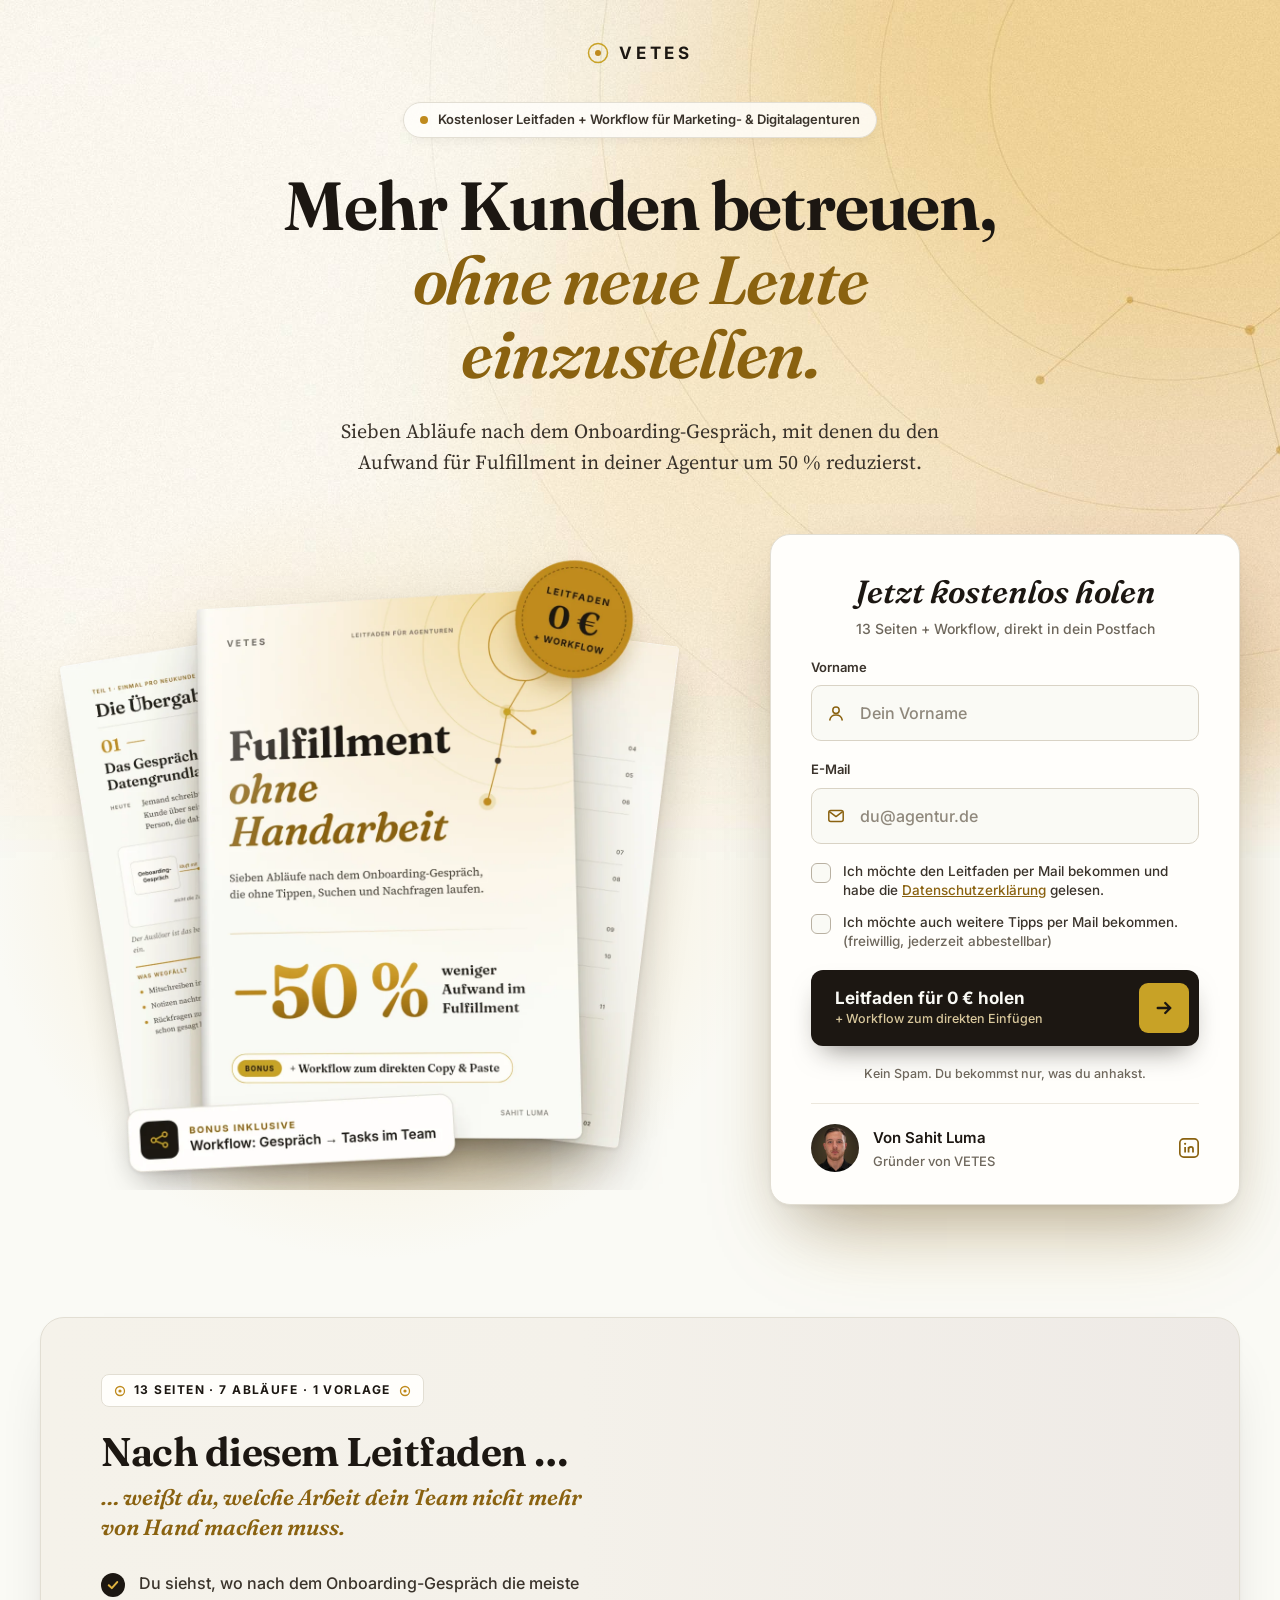
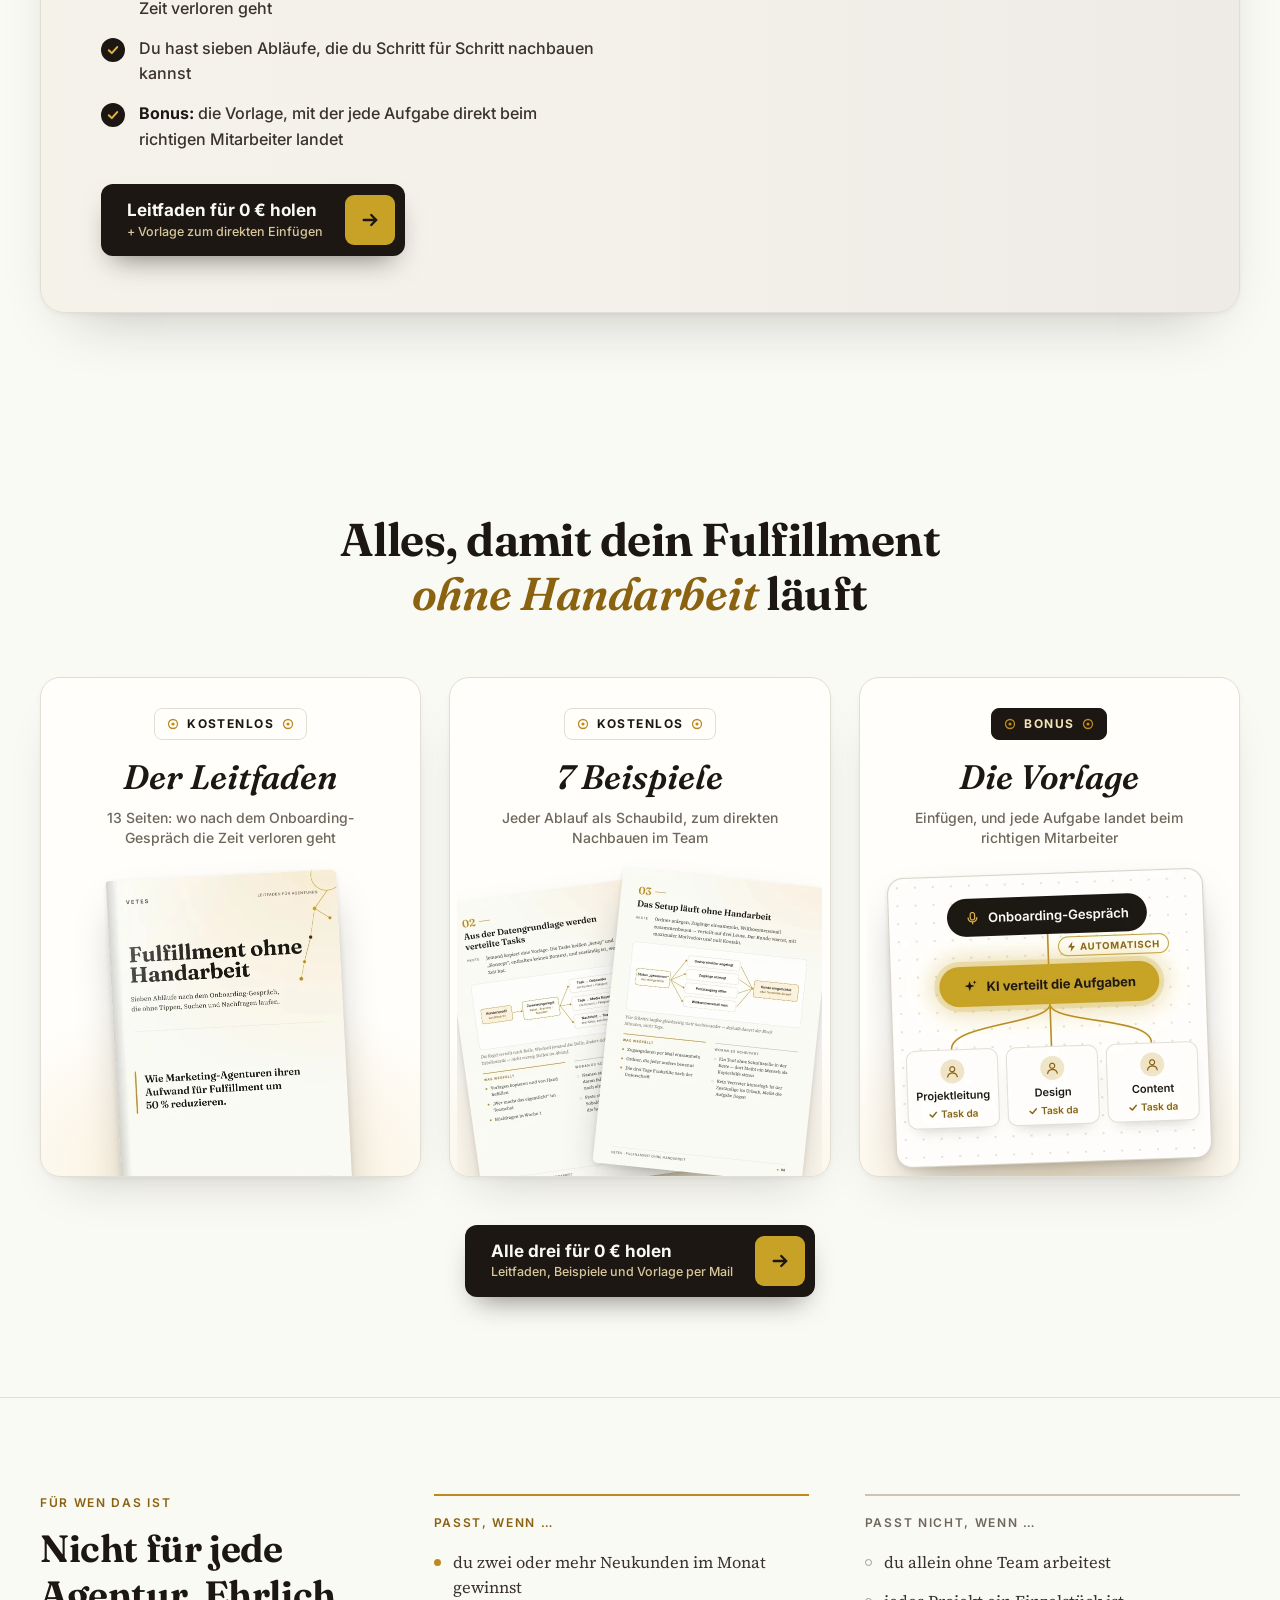
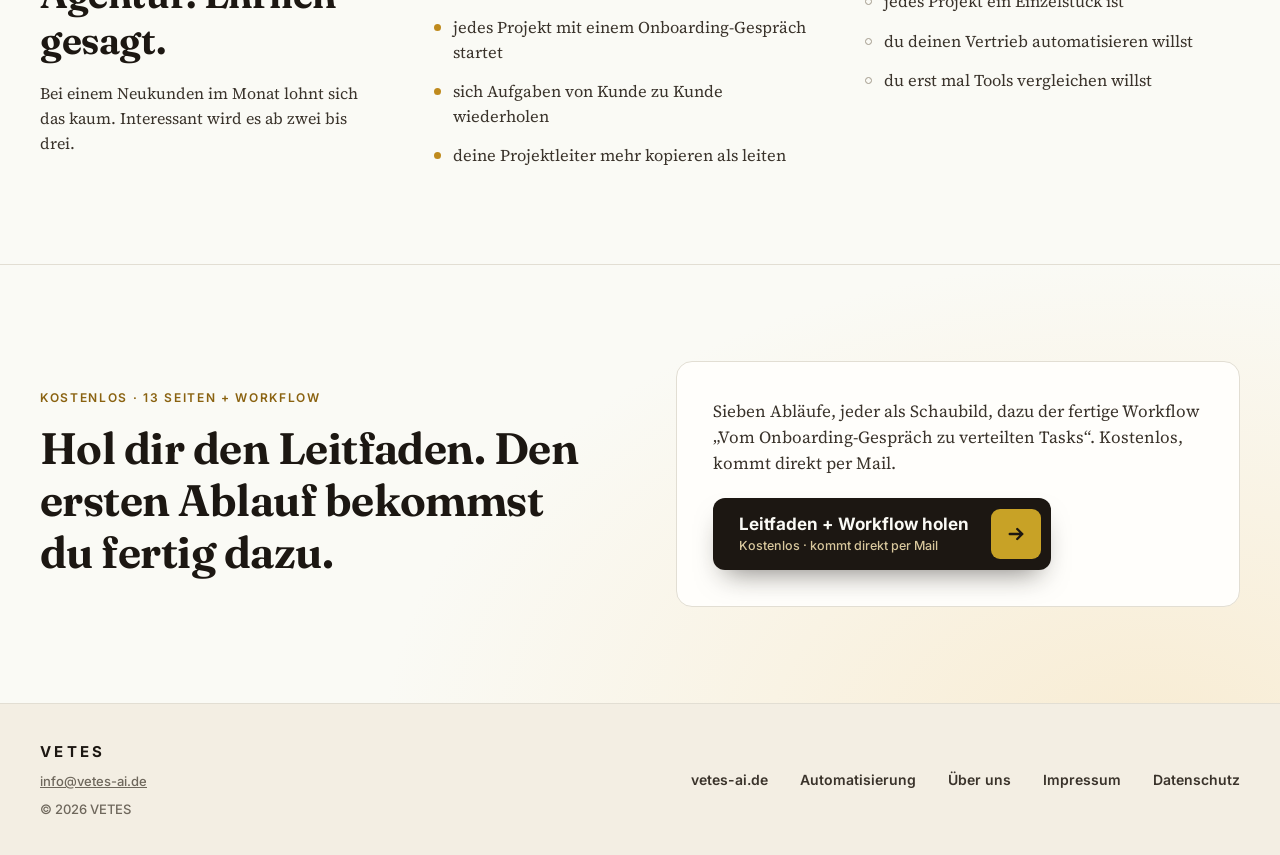
==== leitfaden/index.html @ ba8b9076 "Leitfaden: add VETES favicon and apple touch icon Co-Authored-By: Claude Opus 5.5 <noreply@anthropic" ====
<!doctype html>
<html lang="de">
<head>
  <meta charset="utf-8">
  <meta name="viewport" content="width=device-width, initial-scale=1">
  <title>Fulfillment ohne Handarbeit – kostenloser Leitfaden für Agenturen | VETES</title>
  <link rel="icon" type="image/svg+xml" href="/favicon.svg">
  <link rel="apple-touch-icon" href="/apple-touch-icon.png">
  <meta name="description" content="Kostenloser Leitfaden für Marketing- und Digitalagenturen: sieben Abläufe nach dem Onboarding-Gespräch, mit denen du den Aufwand im Fulfillment um 50 % reduzierst. Plus fertige Workflow-Vorlage.">
  <link rel="canonical" href="https://vetes-ai.de/leitfaden/">
  <meta name="theme-color" content="#fafaf5">

  <meta property="og:type" content="website">
  <meta property="og:locale" content="de_DE">
  <meta property="og:site_name" content="VETES">
  <meta property="og:url" content="https://vetes-ai.de/leitfaden/">
  <meta property="og:title" content="Fulfillment ohne Handarbeit – kostenloser Leitfaden für Agenturen">
  <meta property="og:description" content="Sieben Abläufe nach dem Onboarding-Gespräch, mit denen du den Aufwand im Fulfillment um 50 % reduzierst. Plus Workflow zum direkten Einfügen.">
  <meta property="og:image" content="https://vetes-ai.de/leitfaden/assets/img/og-leitfaden.jpg">
  <meta property="og:image:width" content="1200">
  <meta property="og:image:height" content="627">
  <meta name="twitter:card" content="summary_large_image">

  <link rel="preload" href="/leitfaden/assets/fonts/Fraunces-normal-1.woff2" as="font" type="font/woff2" crossorigin>
  <link rel="preload" href="/leitfaden/assets/fonts/Inter-normal-2.woff2" as="font" type="font/woff2" crossorigin>
  <link rel="preload" href="/leitfaden/assets/img/hero.webp" as="image" type="image/webp">
  <link rel="stylesheet" href="/leitfaden/assets/fonts.css">
  <link rel="stylesheet" href="/leitfaden/assets/leitfaden.css">
</head>
<body>

<!-- ===================== HERO ===================== -->
<div class="hero">
  <header class="site-head">
    <a class="logo" href="https://vetes-ai.de" aria-label="VETES Startseite">
      <svg width="22" height="22" viewBox="0 0 22 22" aria-hidden="true"><circle cx="11" cy="11" r="9.5" fill="none" stroke="#c8a226" stroke-width="1.5"/><circle cx="11" cy="11" r="3" fill="#bf8a1d"/></svg>
      VETES
    </a>
  </header>

  <main id="inhalt">
    <section class="wrap" aria-labelledby="hero-title">
      <div class="hero__intro">
        <div class="badge"><span class="badge__dot" aria-hidden="true"></span>Kostenloser Leitfaden + Workflow für Marketing- &amp; Digitalagenturen</div>
        <h1 id="hero-title">Mehr Kunden betreuen,<br><span class="accent">ohne neue Leute</span><br><span class="accent">einzustellen.</span></h1>
        <p class="hero__sub">Sieben Abläufe nach dem Onboarding-Gespräch, mit denen du den Aufwand für Fulfillment in deiner Agentur um 50&nbsp;% reduzierst.</p>
      </div>

      <div class="hero__grid">
        <div class="hero__visual">
          <img src="/leitfaden/assets/img/hero.webp" width="710" height="675" alt="Der Leitfaden „Fulfillment ohne Handarbeit“ mit zwei aufgefächerten Innenseiten, Siegel „Leitfaden 0 € + Workflow“ und Hinweis „Bonus inklusive: Workflow Gespräch → Tasks im Team“" fetchpriority="high">
        </div>

        <form id="leitfaden-form" class="form-card" novalidate>
          <div class="form-card__head">
            <h2 class="form-card__title">Jetzt kostenlos holen</h2>
            <p class="form-card__note">13 Seiten + Workflow, direkt in dein Postfach</p>
          </div>

          <div class="field">
            <label for="lf-vorname">Vorname</label>
            <div class="field__control">
              <span class="field__icon" aria-hidden="true"><svg width="18" height="18" viewBox="0 0 18 18"><circle cx="9" cy="6.2" r="3.2" fill="none" stroke="#8a6210" stroke-width="1.5"/><path d="M2.8 16 C3.4 12.6 6 11 9 11 C12 11 14.6 12.6 15.2 16" fill="none" stroke="#8a6210" stroke-width="1.5" stroke-linecap="round"/></svg></span>
              <input id="lf-vorname" name="vorname" type="text" placeholder="Dein Vorname" autocomplete="given-name" maxlength="60" required>
            </div>
          </div>

          <div class="field">
            <label for="lf-email">E-Mail</label>
            <div class="field__control">
              <span class="field__icon" aria-hidden="true"><svg width="18" height="18" viewBox="0 0 18 18"><rect x="1.8" y="3.6" width="14.4" height="10.8" rx="2" fill="none" stroke="#8a6210" stroke-width="1.5"/><path d="M2.4 4.6 L9 9.6 L15.6 4.6" fill="none" stroke="#8a6210" stroke-width="1.5" stroke-linejoin="round"/></svg></span>
              <input id="lf-email" name="email" type="email" placeholder="du@agentur.de" autocomplete="email" inputmode="email" required>
            </div>
          </div>

          <div class="checks">
            <label class="check">
              <input type="checkbox" name="consent" value="true" required>
              <span class="check__box" aria-hidden="true"><svg width="12" height="12" viewBox="0 0 10 10"><path d="M1.5 5.2 L4 7.6 L8.5 2.6" fill="none" stroke="#e0b340" stroke-width="1.8" stroke-linecap="round" stroke-linejoin="round"/></svg></span>
              <span>Ich möchte den Leitfaden per Mail bekommen und habe die <a href="https://vetes-ai.de/datenschutz.html" target="_blank" rel="noopener">Datenschutzerklärung</a> gelesen.</span>
            </label>
            <label class="check">
              <input type="checkbox" name="marketing" value="true">
              <span class="check__box" aria-hidden="true"><svg width="12" height="12" viewBox="0 0 10 10"><path d="M1.5 5.2 L4 7.6 L8.5 2.6" fill="none" stroke="#e0b340" stroke-width="1.8" stroke-linecap="round" stroke-linejoin="round"/></svg></span>
              <span>Ich möchte auch weitere Tipps per Mail bekommen. <span class="check__opt">(freiwillig, jederzeit abbestellbar)</span></span>
            </label>
          </div>

          <!-- Spam-Falle: bleibt für Menschen unsichtbar und leer -->
          <div class="hp" aria-hidden="true">
            <label for="lf-website">Website</label>
            <input id="lf-website" name="website" type="text" tabindex="-1" autocomplete="off">
          </div>

          <p class="form-error" id="form-error" role="alert" hidden></p>

          <button type="submit" class="btn btn--block">
            <span class="btn__text">
              <span class="btn__main">Leitfaden für 0&nbsp;€ holen</span>
              <span class="btn__sub">+ Workflow zum direkten Einfügen</span>
            </span>
            <span class="btn__arrow" aria-hidden="true">
              <svg class="arrow-icon" width="20" height="20" viewBox="0 0 16 16"><path d="M3 8 H13 M9 4 L13 8 L9 12" fill="none" stroke="#1c1712" stroke-width="1.9" stroke-linecap="round" stroke-linejoin="round"/></svg>
              <span class="spinner"></span>
            </span>
          </button>

          <p class="form-card__fine">Kein Spam. Du bekommst nur, was du anhakst.</p>
          <hr class="form-card__rule">
          <a class="author" href="https://www.linkedin.com/in/sahit-luma-3831a8319/" target="_blank" rel="noopener">
            <img src="/leitfaden/assets/img/sahit-avatar.jpg" width="48" height="48" alt="">
            <span class="author__text">
              <span class="author__name">Von Sahit Luma</span>
              <span class="author__role">Gründer von VETES</span>
            </span>
            <svg width="20" height="20" viewBox="0 0 18 18" aria-label="LinkedIn" role="img"><rect x=".75" y=".75" width="16.5" height="16.5" rx="3.5" fill="none" stroke="#8a6210" stroke-width="1.5"/><line x1="5.5" y1="8" x2="5.5" y2="13" stroke="#8a6210" stroke-width="1.6"/><circle cx="5.5" cy="5.2" r="1" fill="#8a6210"/><path d="M8.6 13 V8 M8.6 10.2 C8.6 8.8 9.6 8 10.8 8 C12 8 12.6 8.8 12.6 10 V13" fill="none" stroke="#8a6210" stroke-width="1.6"/></svg>
          </a>
        </form>
      </div>
    </section>
  </main>
</div>

<!-- ===================== NACH DIESEM LEITFADEN ===================== -->
<section class="outcome" aria-labelledby="outcome-title">
  <div class="wrap">
    <div class="outcome__card">
      <div class="outcome__body">
        <span class="tag">
          <svg width="12" height="12" viewBox="0 0 12 12" aria-hidden="true"><circle cx="6" cy="6" r="4.5" fill="none" stroke="#bf8a1d" stroke-width="1.3"/><circle cx="6" cy="6" r="1.6" fill="#bf8a1d"/></svg>
          13 Seiten · 7 Abläufe · 1 Vorlage
          <svg width="12" height="12" viewBox="0 0 12 12" aria-hidden="true"><circle cx="6" cy="6" r="4.5" fill="none" stroke="#bf8a1d" stroke-width="1.3"/><circle cx="6" cy="6" r="1.6" fill="#bf8a1d"/></svg>
        </span>
        <h2 id="outcome-title">Nach diesem Leitfaden …</h2>
        <p class="outcome__lead">… weißt du, welche Arbeit dein Team nicht mehr von Hand machen muss.</p>
        <ul class="checklist">
          <li><span class="checklist__icon" aria-hidden="true"><svg width="12" height="12" viewBox="0 0 10 10"><path d="M1.5 5.2 L4 7.6 L8.5 2.6" fill="none" stroke="#e0b340" stroke-width="1.7" stroke-linecap="round" stroke-linejoin="round"/></svg></span><span>Du siehst, wo nach dem Onboarding-Gespräch die meiste Zeit verloren geht</span></li>
          <li><span class="checklist__icon" aria-hidden="true"><svg width="12" height="12" viewBox="0 0 10 10"><path d="M1.5 5.2 L4 7.6 L8.5 2.6" fill="none" stroke="#e0b340" stroke-width="1.7" stroke-linecap="round" stroke-linejoin="round"/></svg></span><span>Du hast sieben Abläufe, die du Schritt für Schritt nachbauen kannst</span></li>
          <li><span class="checklist__icon" aria-hidden="true"><svg width="12" height="12" viewBox="0 0 10 10"><path d="M1.5 5.2 L4 7.6 L8.5 2.6" fill="none" stroke="#e0b340" stroke-width="1.7" stroke-linecap="round" stroke-linejoin="round"/></svg></span><span><strong>Bonus:</strong> die Vorlage, mit der jede Aufgabe direkt beim richtigen Mitarbeiter landet</span></li>
        </ul>
        <a class="btn" href="#leitfaden-form">
          <span class="btn__text"><span class="btn__main">Leitfaden für 0&nbsp;€ holen</span><span class="btn__sub">+ Vorlage zum direkten Einfügen</span></span>
          <span class="btn__arrow" aria-hidden="true"><svg width="20" height="20" viewBox="0 0 16 16"><path d="M3 8 H13 M9 4 L13 8 L9 12" fill="none" stroke="#1c1712" stroke-width="1.9" stroke-linecap="round" stroke-linejoin="round"/></svg></span>
        </a>
      </div>
    </div>
  </div>
</section>

<!-- ===================== WAS DU BEKOMMST ===================== -->
<section class="bundle" aria-labelledby="bundle-title">
  <div class="wrap">
    <h2 id="bundle-title">Alles, damit dein Fulfillment<br><span class="accent nowrap">ohne Handarbeit</span> läuft</h2>
    <div class="bundle__grid">
      <article class="bundle-card">
        <span class="tag"><svg width="12" height="12" viewBox="0 0 12 12" aria-hidden="true"><circle cx="6" cy="6" r="4.5" fill="none" stroke="#bf8a1d" stroke-width="1.3"/><circle cx="6" cy="6" r="1.6" fill="#bf8a1d"/></svg>Kostenlos<svg width="12" height="12" viewBox="0 0 12 12" aria-hidden="true"><circle cx="6" cy="6" r="4.5" fill="none" stroke="#bf8a1d" stroke-width="1.3"/><circle cx="6" cy="6" r="1.6" fill="#bf8a1d"/></svg></span>
        <h3>Der Leitfaden</h3>
        <p>13 Seiten: wo nach dem Onboarding-Gespräch die Zeit verloren geht</p>
        <div class="bundle-card__visual"><img src="/leitfaden/assets/img/card1.webp" width="311" height="317" alt="Titelseite des Leitfadens" loading="lazy"></div>
      </article>
      <article class="bundle-card">
        <span class="tag"><svg width="12" height="12" viewBox="0 0 12 12" aria-hidden="true"><circle cx="6" cy="6" r="4.5" fill="none" stroke="#bf8a1d" stroke-width="1.3"/><circle cx="6" cy="6" r="1.6" fill="#bf8a1d"/></svg>Kostenlos<svg width="12" height="12" viewBox="0 0 12 12" aria-hidden="true"><circle cx="6" cy="6" r="4.5" fill="none" stroke="#bf8a1d" stroke-width="1.3"/><circle cx="6" cy="6" r="1.6" fill="#bf8a1d"/></svg></span>
        <h3>7 Beispiele</h3>
        <p>Jeder Ablauf als Schaubild, zum direkten Nachbauen im Team</p>
        <div class="bundle-card__visual"><img src="/leitfaden/assets/img/card2.webp" width="365" height="317" alt="Zwei Innenseiten mit Schaubildern der Abläufe" loading="lazy"></div>
      </article>
      <article class="bundle-card">
        <span class="tag tag--dark"><svg width="12" height="12" viewBox="0 0 12 12" aria-hidden="true"><circle cx="6" cy="6" r="4.5" fill="none" stroke="#bf8a1d" stroke-width="1.3"/><circle cx="6" cy="6" r="1.6" fill="#bf8a1d"/></svg>Bonus<svg width="12" height="12" viewBox="0 0 12 12" aria-hidden="true"><circle cx="6" cy="6" r="4.5" fill="none" stroke="#bf8a1d" stroke-width="1.3"/><circle cx="6" cy="6" r="1.6" fill="#bf8a1d"/></svg></span>
        <h3>Die Vorlage</h3>
        <p>Einfügen, und jede Aufgabe landet beim richtigen Mitarbeiter</p>
        <div class="bundle-card__visual"><img src="/leitfaden/assets/img/card3.webp" width="365" height="317" alt="Ablauf: Onboarding-Gespräch, KI verteilt automatisch die Aufgaben an Projektleitung, Design und Content" loading="lazy"></div>
      </article>
    </div>
    <a class="btn" href="#leitfaden-form">
      <span class="btn__text"><span class="btn__main">Alle drei für 0&nbsp;€ holen</span><span class="btn__sub">Leitfaden, Beispiele und Vorlage per Mail</span></span>
      <span class="btn__arrow" aria-hidden="true"><svg width="20" height="20" viewBox="0 0 16 16"><path d="M3 8 H13 M9 4 L13 8 L9 12" fill="none" stroke="#1c1712" stroke-width="1.9" stroke-linecap="round" stroke-linejoin="round"/></svg></span>
    </a>
  </div>
</section>

<!-- ===================== FÜR WEN ===================== -->
<section class="fit" aria-labelledby="fit-title">
  <div class="wrap fit__grid">
    <div class="fit__intro">
      <div class="eyebrow">Für wen das ist</div>
      <h2 id="fit-title">Nicht für jede Agentur. Ehrlich gesagt.</h2>
      <p>Bei einem Neukunden im Monat lohnt sich das kaum. Interessant wird es ab zwei bis drei.</p>
    </div>
    <div class="fit__col">
      <div class="eyebrow">Passt, wenn …</div>
      <ul>
        <li>du zwei oder mehr Neukunden im Monat gewinnst</li>
        <li>jedes Projekt mit einem Onboarding-Gespräch startet</li>
        <li>sich Aufgaben von Kunde zu Kunde wiederholen</li>
        <li>deine Projektleiter mehr kopieren als leiten</li>
      </ul>
    </div>
    <div class="fit__col fit__col--no">
      <div class="eyebrow">Passt nicht, wenn …</div>
      <ul>
        <li>du allein ohne Team arbeitest</li>
        <li>jedes Projekt ein Einzelstück ist</li>
        <li>du deinen Vertrieb automatisieren willst</li>
        <li>du erst mal Tools vergleichen willst</li>
      </ul>
    </div>
  </div>
</section>

<!-- ===================== ABSCHLUSS ===================== -->
<section class="closing" aria-labelledby="closing-title">
  <div class="wrap closing__grid">
    <div>
      <div class="eyebrow">Kostenlos · 13 Seiten + Workflow</div>
      <h2 id="closing-title">Hol dir den Leitfaden. Den ersten Ablauf bekommst du fertig dazu.</h2>
    </div>
    <div class="closing__box">
      <p>Sieben Abläufe, jeder als Schaubild, dazu der fertige Workflow „Vom Onboarding-Gespräch zu verteilten Tasks“. Kostenlos, kommt direkt per Mail.</p>
      <a class="btn" href="#leitfaden-form">
        <span class="btn__text"><span class="btn__main">Leitfaden + Workflow holen</span><span class="btn__sub">Kostenlos · kommt direkt per Mail</span></span>
        <span class="btn__arrow" aria-hidden="true"><svg width="20" height="20" viewBox="0 0 16 16"><path d="M3 8 H13 M9 4 L13 8 L9 12" fill="none" stroke="#1c1712" stroke-width="1.9" stroke-linecap="round" stroke-linejoin="round"/></svg></span>
      </a>
    </div>
  </div>
</section>

<footer class="site-foot">
  <div class="wrap site-foot__inner">
    <div class="site-foot__brand">
      <b>VETES</b>
      <span><a href="mailto:info@vetes-ai.de" style="color:inherit">info@vetes-ai.de</a></span>
      <span>© 2026 VETES</span>
    </div>
    <nav aria-label="Weitere Seiten">
      <a href="https://vetes-ai.de">vetes-ai.de</a>
      <a href="https://vetes-ai.de/leistungen/automatisierung.html">Automatisierung</a>
      <a href="https://vetes-ai.de/ueber-uns.html">Über uns</a>
      <a href="https://vetes-ai.de/impressum.html">Impressum</a>
      <a href="https://vetes-ai.de/datenschutz.html">Datenschutz</a>
    </nav>
  </div>
</footer>

<!-- Mobile: Button unten, sobald das Formular nicht im Bild ist -->
<div class="mobile-cta" id="mobile-cta">
  <a class="btn" href="#leitfaden-form">
    <span class="btn__text"><span class="btn__main">Leitfaden für 0&nbsp;€ holen</span></span>
    <span class="btn__arrow" aria-hidden="true"><svg width="18" height="18" viewBox="0 0 16 16"><path d="M3 8 H13 M9 4 L13 8 L9 12" fill="none" stroke="#1c1712" stroke-width="1.9" stroke-linecap="round" stroke-linejoin="round"/></svg></span>
  </a>
</div>

<script>
(function () {
  // Adresse des n8n-Workflows (Webhook "leitfaden")
  var WEBHOOK_URL = 'https://n8n.ssahit.de/webhook/leitfaden';
  var THANKS_URL = '/leitfaden/danke/';

  var form = document.getElementById('leitfaden-form');
  var errorBox = document.getElementById('form-error');
  var button = form.querySelector('button[type="submit"]');

  function showError(msg, field) {
    errorBox.textContent = msg;
    errorBox.hidden = false;
    if (field) field.focus();
  }

  form.addEventListener('submit', function (e) {
    e.preventDefault();
    errorBox.hidden = true;

    var vorname = form.vorname.value.trim();
    var email = form.email.value.trim();
    if (!vorname) return showError('Bitte trag deinen Vornamen ein.', form.vorname);
    if (!/^[^\s@]+@[^\s@]+\.[^\s@]{2,}$/.test(email)) return showError('Bitte prüf deine E-Mail-Adresse.', form.email);
    if (!form.consent.checked) return showError('Bitte bestätige kurz das erste Häkchen, damit wir dir den Leitfaden schicken dürfen.', form.consent);

    var data = new URLSearchParams();
    data.append('vorname', vorname);
    data.append('email', email);
    data.append('consent', 'true');
    data.append('marketing', form.marketing.checked ? 'true' : 'false');
    data.append('website', form.website.value);

    button.disabled = true;
    button.classList.add('is-loading');

    fetch(WEBHOOK_URL, { method: 'POST', body: data })
      .then(function (res) {
        if (!res.ok) throw new Error('Status ' + res.status);
        window.location.href = THANKS_URL;
      })
      .catch(function () {
        button.disabled = false;
        button.classList.remove('is-loading');
        showError('Das hat gerade nicht geklappt. Versuch es bitte noch einmal oder schreib an info@vetes-ai.de.');
      });
  });

  // Mobile CTA-Leiste ein-/ausblenden
  var bar = document.getElementById('mobile-cta');
  if ('IntersectionObserver' in window && bar) {
    var formVisible = true, heroVisible = true;
    var update = function () { bar.classList.toggle('is-visible', !formVisible && !heroVisible); };
    new IntersectionObserver(function (en) { formVisible = en[0].isIntersecting; update(); }).observe(form);
    new IntersectionObserver(function (en) { heroVisible = en[0].isIntersecting; update(); }, { rootMargin: '0px 0px -40% 0px' }).observe(document.querySelector('.hero__intro'));
    var foot = document.querySelector('.site-foot');
    new IntersectionObserver(function (en) { if (en[0].isIntersecting) bar.classList.remove('is-visible'); else update(); }).observe(foot);
  }
})();
</script>
</body>
</html>
---- leitfaden/assets/fonts.css ----
@font-face {
  font-family: 'Fraunces';
  font-style: italic;
  font-weight: 600;
  font-display: swap;
  src: url('fonts/Fraunces-italic-0.woff2') format('woff2');
  unicode-range: U+0000-00FF, U+0131, U+0152-0153, U+02BB-02BC, U+02C6, U+02DA, U+02DC, U+0304, U+0308, U+0329, U+2000-206F, U+20AC, U+2122, U+2191, U+2193, U+2212, U+2215, U+FEFF, U+FFFD;
}
@font-face {
  font-family: 'Fraunces';
  font-style: normal;
  font-weight: 600;
  font-display: swap;
  src: url('fonts/Fraunces-normal-1.woff2') format('woff2');
  unicode-range: U+0000-00FF, U+0131, U+0152-0153, U+02BB-02BC, U+02C6, U+02DA, U+02DC, U+0304, U+0308, U+0329, U+2000-206F, U+20AC, U+2122, U+2191, U+2193, U+2212, U+2215, U+FEFF, U+FFFD;
}
@font-face {
  font-family: 'Fraunces';
  font-style: normal;
  font-weight: 650;
  font-display: swap;
  src: url('fonts/Fraunces-normal-1.woff2') format('woff2');
  unicode-range: U+0000-00FF, U+0131, U+0152-0153, U+02BB-02BC, U+02C6, U+02DA, U+02DC, U+0304, U+0308, U+0329, U+2000-206F, U+20AC, U+2122, U+2191, U+2193, U+2212, U+2215, U+FEFF, U+FFFD;
}
@font-face {
  font-family: 'Inter';
  font-style: normal;
  font-weight: 500;
  font-display: swap;
  src: url('fonts/Inter-normal-2.woff2') format('woff2');
  unicode-range: U+0000-00FF, U+0131, U+0152-0153, U+02BB-02BC, U+02C6, U+02DA, U+02DC, U+0304, U+0308, U+0329, U+2000-206F, U+20AC, U+2122, U+2191, U+2193, U+2212, U+2215, U+FEFF, U+FFFD;
}
@font-face {
  font-family: 'Inter';
  font-style: normal;
  font-weight: 600;
  font-display: swap;
  src: url('fonts/Inter-normal-2.woff2') format('woff2');
  unicode-range: U+0000-00FF, U+0131, U+0152-0153, U+02BB-02BC, U+02C6, U+02DA, U+02DC, U+0304, U+0308, U+0329, U+2000-206F, U+20AC, U+2122, U+2191, U+2193, U+2212, U+2215, U+FEFF, U+FFFD;
}
@font-face {
  font-family: 'Inter';
  font-style: normal;
  font-weight: 700;
  font-display: swap;
  src: url('fonts/Inter-normal-2.woff2') format('woff2');
  unicode-range: U+0000-00FF, U+0131, U+0152-0153, U+02BB-02BC, U+02C6, U+02DA, U+02DC, U+0304, U+0308, U+0329, U+2000-206F, U+20AC, U+2122, U+2191, U+2193, U+2212, U+2215, U+FEFF, U+FFFD;
}
@font-face {
  font-family: 'Source Serif 4';
  font-style: normal;
  font-weight: 400;
  font-display: swap;
  src: url('fonts/SourceSerif4-normal-3.woff2') format('woff2');
  unicode-range: U+0000-00FF, U+0131, U+0152-0153, U+02BB-02BC, U+02C6, U+02DA, U+02DC, U+0304, U+0308, U+0329, U+2000-206F, U+20AC, U+2122, U+2191, U+2193, U+2212, U+2215, U+FEFF, U+FFFD;
}
@font-face {
  font-family: 'Source Serif 4';
  font-style: normal;
  font-weight: 600;
  font-display: swap;
  src: url('fonts/SourceSerif4-normal-3.woff2') format('woff2');
  unicode-range: U+0000-00FF, U+0131, U+0152-0153, U+02BB-02BC, U+02C6, U+02DA, U+02DC, U+0304, U+0308, U+0329, U+2000-206F, U+20AC, U+2122, U+2191, U+2193, U+2212, U+2215, U+FEFF, U+FFFD;
}
---- leitfaden/assets/leitfaden.css ----
:root {
  --surface: #fafaf5;
  --surface-card: #fffefb;
  --surface-glow: #f8ecd3;
  --ink: #1c1712;
  --ink-soft: #3a332b;
  --muted: #6e675c;
  --line: #e2ded3;
  --line-strong: #d9d3c5;
  --gold: #bf8a1d;
  --gold-bright: #c8a226;
  --gold-text: #8a6210;
  --gold-soft: #d8c79c;
  --serif-display: 'Fraunces', Georgia, serif;
  --serif-body: 'Source Serif 4', Georgia, serif;
  --sans: 'Inter', system-ui, -apple-system, 'Segoe UI', sans-serif;
  --wrap: 1200px;
  --gutter: 24px;
}

*, *::before, *::after { box-sizing: border-box; }
html { -webkit-text-size-adjust: 100%; scroll-behavior: smooth; }
body {
  margin: 0;
  background: var(--surface);
  color: var(--ink);
  font-family: var(--serif-body);
  font-size: 17px;
  line-height: 1.55;
  -webkit-font-smoothing: antialiased;
  overflow-x: hidden;
}
img { display: block; max-width: 100%; height: auto; }
a { color: var(--gold-text); }
a:hover { color: #6b4c0c; }
:focus-visible { outline: 2px solid var(--gold); outline-offset: 3px; border-radius: 4px; }

.wrap { width: min(var(--wrap), 100% - 2 * var(--gutter)); margin-inline: auto; }
.sr-only { position: absolute; width: 1px; height: 1px; padding: 0; margin: -1px; overflow: hidden; clip: rect(0 0 0 0); white-space: nowrap; border: 0; }

/* ---------- Bausteine ---------- */
.eyebrow { font-family: var(--sans); font-weight: 600; font-size: 12px; letter-spacing: .14em; text-transform: uppercase; color: var(--gold-text); }
.accent { font-style: italic; font-weight: 600; color: var(--gold-text); }
.nowrap { white-space: nowrap; }

.tag {
  display: inline-flex; align-items: center; gap: 8px;
  padding: 6px 12px; border-radius: 8px;
  background: var(--surface-card); border: 1px solid var(--line);
  font-family: var(--sans); font-weight: 700; font-size: 12px; letter-spacing: .12em; text-transform: uppercase; color: var(--ink);
}
.tag--dark { background: var(--ink); border-color: var(--ink); color: #f3e3b5; }
.tag svg { flex-shrink: 0; }

.btn {
  display: inline-flex; align-items: center; justify-content: space-between; gap: 22px;
  min-height: 72px; padding: 10px 10px 10px 26px;
  border: 0; border-radius: 12px; background: var(--ink); color: var(--surface);
  text-decoration: none; text-align: left; cursor: pointer;
  box-shadow: 0 14px 28px -12px rgba(28,23,18,.55);
  transition: transform .15s ease, box-shadow .15s ease;
}
.btn:hover { color: var(--surface); transform: translateY(-1px); box-shadow: 0 18px 32px -12px rgba(28,23,18,.6); }
.btn__text { display: flex; flex-direction: column; gap: 3px; }
.btn__main { font-family: var(--sans); font-weight: 700; font-size: 17px; line-height: 1.2; }
.btn__sub { font-family: var(--sans); font-weight: 500; font-size: 12.5px; line-height: 1.3; color: var(--gold-soft); }
.btn__arrow { flex-shrink: 0; width: 50px; height: 50px; border-radius: 9px; background: var(--gold-bright); display: flex; align-items: center; justify-content: center; }
.btn--block { width: 100%; }

/* ---------- Kopf + Hero ---------- */
.hero {
  position: relative;
  overflow-x: hidden;
  overflow-x: clip;
  background: var(--surface) url('/leitfaden/assets/img/hero-bg.jpg') no-repeat center top / max(1440px, 100%) auto;
  padding-bottom: 88px;
}
.site-head { display: flex; justify-content: center; padding-top: 40px; }
.logo { display: inline-flex; align-items: center; gap: 10px; text-decoration: none; font-family: var(--sans); font-weight: 700; font-size: 17px; letter-spacing: .22em; color: var(--ink); }
.logo:hover { color: var(--ink); }

.hero__intro { display: flex; flex-direction: column; align-items: center; text-align: center; padding-top: 36px; }
.badge {
  display: inline-flex; align-items: center; gap: 10px;
  padding: 8px 16px; border-radius: 999px;
  background: rgba(255,254,251,.85); border: 1px solid var(--line);
  box-shadow: 0 4px 14px -6px rgba(28,23,18,.12);
  font-family: var(--sans); font-weight: 600; font-size: 13px; line-height: 1.35; color: var(--ink-soft);
}
.badge__dot { flex-shrink: 0; width: 8px; height: 8px; border-radius: 50%; background: var(--gold); }
.hero h1 {
  margin: 30px 0 0; max-width: 1000px;
  font-family: var(--serif-display); font-weight: 650;
  font-size: clamp(40px, 6.2vw, 68px); line-height: 1.09; letter-spacing: -.018em;
}
.hero__sub { margin: 26px 0 0; max-width: 680px; font-size: clamp(18px, 2vw, 20px); line-height: 1.55; color: var(--ink-soft); }

.hero__grid { margin-top: 56px; display: grid; grid-template-columns: minmax(0, 1fr) 470px; gap: 56px; align-items: center; }
.hero__visual { position: relative; display: flex; justify-content: center; }
.hero__visual::before {
  content: ""; position: absolute; left: 50%; top: 50%; width: 120%; aspect-ratio: 1; transform: translate(-50%, -50%);
  border-radius: 50%; background: radial-gradient(circle, rgba(200,162,38,.34) 0%, rgba(232,196,120,.18) 38%, rgba(250,250,245,0) 68%);
  pointer-events: none;
}
.hero__visual img { position: relative; width: 100%; max-width: 710px; }

/* ---------- Formular ---------- */
.form-card {
  scroll-margin-top: 24px;
  padding: 38px 40px 32px; border-radius: 20px;
  background: var(--surface-card); border: 1px solid var(--line);
  box-shadow: 0 2px 4px rgba(28,23,18,.05), 0 30px 60px -20px rgba(28,23,18,.28), 0 50px 90px -40px rgba(191,138,29,.35);
  display: flex; flex-direction: column; gap: 18px;
}
.form-card__head { text-align: center; }
.form-card__title { margin: 0; font-family: var(--serif-display); font-style: italic; font-weight: 600; font-size: 32px; line-height: 1.2; }
.form-card__note { margin: 6px 0 0; font-family: var(--sans); font-weight: 500; font-size: 14px; color: var(--muted); }

.field { display: flex; flex-direction: column; gap: 8px; }
.field label { font-family: var(--sans); font-weight: 600; font-size: 13px; color: var(--ink-soft); }
.field__control { position: relative; }
.field__icon { position: absolute; left: 16px; top: 50%; transform: translateY(-50%); display: flex; pointer-events: none; }
.field input {
  width: 100%; height: 56px; padding: 0 16px 0 48px;
  border-radius: 10px; border: 1px solid var(--line-strong); background: var(--surface);
  font-family: var(--sans); font-weight: 500; font-size: 16px; color: var(--ink);
  transition: border-color .15s ease, box-shadow .15s ease;
}
.field input::placeholder { color: #8f887c; }
.field input:focus { outline: none; border-color: var(--gold); box-shadow: 0 0 0 3px rgba(200,162,38,.22); }

.check { display: flex; gap: 12px; align-items: flex-start; cursor: pointer; font-family: var(--sans); font-weight: 500; font-size: 13.5px; line-height: 1.45; color: var(--ink-soft); }
.check input { position: absolute; opacity: 0; width: 1px; height: 1px; }
.check__box {
  flex-shrink: 0; margin-top: 1px; width: 20px; height: 20px; border-radius: 6px;
  border: 1.5px solid #b9b1a2; background: var(--surface);
  display: flex; align-items: center; justify-content: center; transition: background .15s ease, border-color .15s ease;
}
.check__box svg { opacity: 0; transition: opacity .1s ease; }
.check input:checked + .check__box { background: var(--ink); border-color: var(--ink); }
.check input:checked + .check__box svg { opacity: 1; }
.check input:focus-visible + .check__box { outline: 2px solid var(--gold); outline-offset: 2px; }
.check__opt { color: var(--muted); }
.checks { display: flex; flex-direction: column; gap: 12px; }

.hp { position: absolute; left: -9999px; width: 1px; height: 1px; overflow: hidden; }

.form-error { margin: 0; padding: 10px 14px; border-radius: 10px; background: #fbeee6; border: 1px solid #ecc9b4; font-family: var(--sans); font-size: 13.5px; color: #8a3a10; }
.form-error[hidden] { display: none; }
.form-card .btn { min-height: 76px; padding-left: 24px; }
.btn[disabled] { opacity: .7; cursor: progress; transform: none; }
.btn .spinner { display: none; width: 22px; height: 22px; border: 2.5px solid rgba(28,23,18,.25); border-top-color: var(--ink); border-radius: 50%; animation: spin .8s linear infinite; }
.btn.is-loading .spinner { display: block; }
.btn.is-loading .arrow-icon { display: none; }
@keyframes spin { to { transform: rotate(360deg); } }

.form-card__fine { margin: 0; text-align: center; font-family: var(--sans); font-weight: 500; font-size: 12.5px; color: var(--muted); }
.form-card__rule { border: 0; border-top: 1px solid #ece7dc; margin: 2px 0; }
.author { display: flex; align-items: center; gap: 14px; text-decoration: none; }
.author img { width: 48px; height: 48px; border-radius: 50%; object-fit: cover; }
.author__text { flex-grow: 1; display: flex; flex-direction: column; gap: 2px; font-family: var(--sans); }
.author__name { font-weight: 600; font-size: 15px; color: var(--ink); }
.author__role { font-weight: 500; font-size: 13px; color: var(--muted); }

/* ---------- Nach diesem Leitfaden ---------- */
.outcome { padding: 24px 0 96px; }
.outcome__card {
  position: relative; border-radius: 24px; overflow: hidden;
  border: 1px solid var(--line); background: linear-gradient(90deg, #f5f2ea 0%, #f4f1ea 45%, #eeeae6 100%);
  box-shadow: 0 2px 4px rgba(28,23,18,.04), 0 30px 60px -34px rgba(28,23,18,.3);
}
.outcome__body { position: relative; z-index: 1; padding: 56px 60px; display: flex; flex-direction: column; justify-content: center; align-items: flex-start; }
.outcome h2 { margin: 22px 0 0; font-family: var(--serif-display); font-weight: 650; font-size: clamp(32px, 3.4vw, 40px); line-height: 1.15; letter-spacing: -.012em; }
.outcome__lead { margin: 8px 0 0; max-width: 500px; font-family: var(--serif-display); font-style: italic; font-weight: 600; font-size: clamp(19px, 2vw, 22px); line-height: 1.36; color: var(--gold-text); }
.checklist { margin: 28px 0 0; padding: 0; list-style: none; display: flex; flex-direction: column; gap: 14px; max-width: 500px; }
.checklist li { display: flex; gap: 14px; align-items: flex-start; font-family: var(--sans); font-weight: 500; font-size: 16px; line-height: 1.6; color: var(--ink-soft); }
.checklist strong { font-weight: 700; color: var(--ink); }
.checklist__icon { flex-shrink: 0; margin-top: 2px; width: 24px; height: 24px; border-radius: 50%; background: var(--ink); display: flex; align-items: center; justify-content: center; }
.outcome .btn { margin-top: 32px; }

/* ---------- Was du bekommst ---------- */
.bundle { padding: 104px 0 100px; text-align: center; }
.bundle h2 { margin: 0 auto; max-width: 900px; font-family: var(--serif-display); font-weight: 650; font-size: clamp(32px, 4.2vw, 46px); line-height: 1.17; letter-spacing: -.012em; }
.bundle__grid { margin-top: 56px; display: grid; grid-template-columns: repeat(3, minmax(0, 1fr)); gap: 28px; text-align: center; }
.bundle-card {
  height: 500px; border-radius: 20px; overflow: hidden;
  background: radial-gradient(ellipse 380px 260px at 50% 100%, var(--surface-glow) 0%, var(--surface-card) 72%);
  border: 1px solid var(--line); box-shadow: 0 2px 4px rgba(28,23,18,.04), 0 24px 48px -28px rgba(28,23,18,.25);
  display: flex; flex-direction: column; align-items: center; padding: 30px 28px 0;
}
.bundle-card h3 { margin: 18px 0 0; font-family: var(--serif-display); font-style: italic; font-weight: 600; font-size: 34px; line-height: 1.12; }
.bundle-card p { margin: 12px 0 0; max-width: 290px; font-family: var(--sans); font-weight: 500; font-size: 14px; line-height: 1.43; color: var(--muted); }
.bundle-card__visual { margin-top: auto; width: calc(100% + 56px); display: flex; justify-content: center; }
.bundle-card__visual img { width: auto; max-width: 100%; height: 317px; object-fit: contain; object-position: bottom; }
.bundle .btn { margin-top: 48px; }

/* ---------- Für wen ---------- */
.fit { padding: 96px 0; border-top: 1px solid var(--line); }
.fit__grid { display: grid; grid-template-columns: minmax(0, .9fr) minmax(0, 1fr) minmax(0, 1fr); gap: 56px; align-items: start; }
.fit h2 { margin: 14px 0 0; font-family: var(--serif-display); font-weight: 650; font-size: clamp(30px, 3.2vw, 38px); line-height: 1.2; letter-spacing: -.01em; }
.fit__intro p { margin: 18px 0 0; font-size: 16px; line-height: 1.56; color: var(--ink-soft); }
.fit__col { border-top: 2px solid var(--gold); padding-top: 18px; }
.fit__col--no { border-top-color: #cbc4b6; }
.fit__col--no .eyebrow { color: var(--muted); }
.fit ul { list-style: none; margin: 18px 0 0; padding: 0; display: flex; flex-direction: column; gap: 14px; }
.fit li { display: flex; align-items: baseline; gap: 12px; font-size: 16.5px; line-height: 1.52; color: var(--ink-soft); }
.fit li::before { content: ""; flex-shrink: 0; width: 7px; height: 7px; border-radius: 50%; background: var(--gold); transform: translateY(-2px); }
.fit__col--no li::before { background: transparent; border: 1.4px solid #a39b8c; }

/* ---------- Abschluss ---------- */
.closing { padding: 96px 0; border-top: 1px solid var(--line); background: radial-gradient(ellipse 1100px 700px at 90% 110%, var(--surface-glow) 0%, var(--surface) 70%); }
.closing__grid { display: grid; grid-template-columns: minmax(0, 1fr) minmax(0, 1fr); gap: 72px; align-items: center; }
.closing h2 { margin: 16px 0 0; font-family: var(--serif-display); font-weight: 650; font-size: clamp(30px, 3.8vw, 44px); line-height: 1.18; letter-spacing: -.012em; }
.closing__box { padding: 36px; border-radius: 16px; background: var(--surface-card); border: 1px solid var(--line); display: flex; flex-direction: column; align-items: flex-start; gap: 22px; }
.closing__box p { margin: 0; font-size: 17px; line-height: 1.53; color: var(--ink-soft); }

/* ---------- Footer ---------- */
.site-foot { background: #f3eee3; border-top: 1px solid var(--line); padding: 36px 0; }
.site-foot__inner { display: flex; align-items: center; justify-content: space-between; gap: 24px 40px; flex-wrap: wrap; font-family: var(--sans); }
.site-foot__brand { display: flex; flex-direction: column; gap: 8px; }
.site-foot__brand b { font-weight: 700; font-size: 15px; letter-spacing: .22em; }
.site-foot__brand span { font-weight: 500; font-size: 13px; color: var(--muted); }
.site-foot nav { display: flex; flex-wrap: wrap; gap: 12px 32px; font-weight: 600; font-size: 14px; }
.site-foot nav a { color: var(--ink-soft); text-decoration: none; }
.site-foot nav a:hover { color: var(--gold-text); }

/* ---------- Mobile CTA-Leiste ---------- */
.mobile-cta { display: none; }

/* ---------- Danke-Seite ---------- */
.thanks { min-height: 100vh; display: flex; flex-direction: column; }
.thanks main { flex-grow: 1; display: flex; align-items: center; padding: 56px 0 96px; }
.thanks__card { max-width: 640px; margin-inline: auto; text-align: center; padding: 48px 40px; border-radius: 20px; background: var(--surface-card); border: 1px solid var(--line); box-shadow: 0 30px 60px -30px rgba(28,23,18,.28); }
.thanks__icon { width: 64px; height: 64px; margin: 0 auto; border-radius: 50%; background: var(--gold-bright); display: flex; align-items: center; justify-content: center; box-shadow: 0 0 0 8px rgba(200,162,38,.18); }
.thanks h1 { margin: 26px 0 0; font-family: var(--serif-display); font-weight: 650; font-size: clamp(32px, 4.6vw, 44px); line-height: 1.15; letter-spacing: -.014em; }
.thanks__lead { margin: 14px auto 0; max-width: 480px; font-size: 18px; line-height: 1.55; color: var(--ink-soft); }
.thanks__hint { margin: 22px auto 0; max-width: 460px; font-family: var(--sans); font-size: 14px; line-height: 1.55; color: var(--muted); }
.thanks .author { justify-content: center; margin-top: 28px; padding-top: 24px; border-top: 1px solid #ece7dc; }
.thanks .author__text { flex-grow: 0; text-align: left; }

/* ================= Responsive ================= */
@media (max-width: 1080px) {
  .hero__grid { grid-template-columns: minmax(0, 1fr) 420px; gap: 32px; }
  .fit__grid { grid-template-columns: 1fr 1fr; }
  .fit__intro { grid-column: 1 / -1; max-width: 640px; }
}

@media (max-width: 900px) {
  .hero { padding-bottom: 64px; background-size: 1440px auto; }
  .hero__grid { grid-template-columns: 1fr; gap: 8px; margin-top: 32px; }
  .hero__visual img { max-width: 480px; }
  .form-card { max-width: 520px; width: 100%; margin-inline: auto; }

  .outcome { padding: 8px 0 72px; }
  .outcome__body { padding: 40px 28px; }

  .bundle { padding: 72px 0; }
  .bundle__grid { grid-template-columns: 1fr; max-width: 440px; margin-inline: auto; margin-top: 40px; gap: 20px; }
  .bundle-card { height: auto; }
  .bundle-card__visual { margin-top: 22px; }
  .bundle-card__visual img { height: auto; max-height: 300px; }

  .fit { padding: 72px 0; }
  .fit__grid { grid-template-columns: 1fr; gap: 36px; }
  .closing { padding: 72px 0 96px; }
  .closing__grid { grid-template-columns: 1fr; gap: 32px; }
}

@media (max-width: 560px) {
  :root { --gutter: 16px; }
  .site-head { padding-top: 28px; }
  .hero__intro { padding-top: 24px; }
  .badge { font-size: 12px; padding: 7px 14px; text-align: left; }
  .hero h1 { margin-top: 22px; }
  .hero__sub { margin-top: 18px; }
  .form-card { padding: 28px 20px 24px; border-radius: 18px; }
  .form-card__title { font-size: 28px; }
  .btn { gap: 14px; padding-left: 20px; }
  .btn__main { font-size: 16px; }
  .outcome__body { padding: 32px 20px; }
  .bundle-card { padding: 26px 20px 0; }
  .bundle-card h3 { font-size: 30px; }
  .bundle .btn, .closing .btn, .outcome .btn { width: 100%; }
  .closing__box { padding: 24px 20px; }
  .site-foot__inner { flex-direction: column; align-items: flex-start; }
  .thanks__card { padding: 36px 22px; }

  .mobile-cta {
    position: fixed; left: 12px; right: 12px; bottom: 12px; z-index: 50;
    display: flex; transform: translateY(140%); transition: transform .25s ease;
  }
  .mobile-cta.is-visible { transform: translateY(0); }
  .mobile-cta .btn { width: 100%; min-height: 60px; box-shadow: 0 16px 36px -10px rgba(28,23,18,.6); }
  .mobile-cta .btn__arrow { width: 42px; height: 42px; }
}

@media (prefers-reduced-motion: reduce) {
  html { scroll-behavior: auto; }
  .btn, .mobile-cta { transition: none; }
}
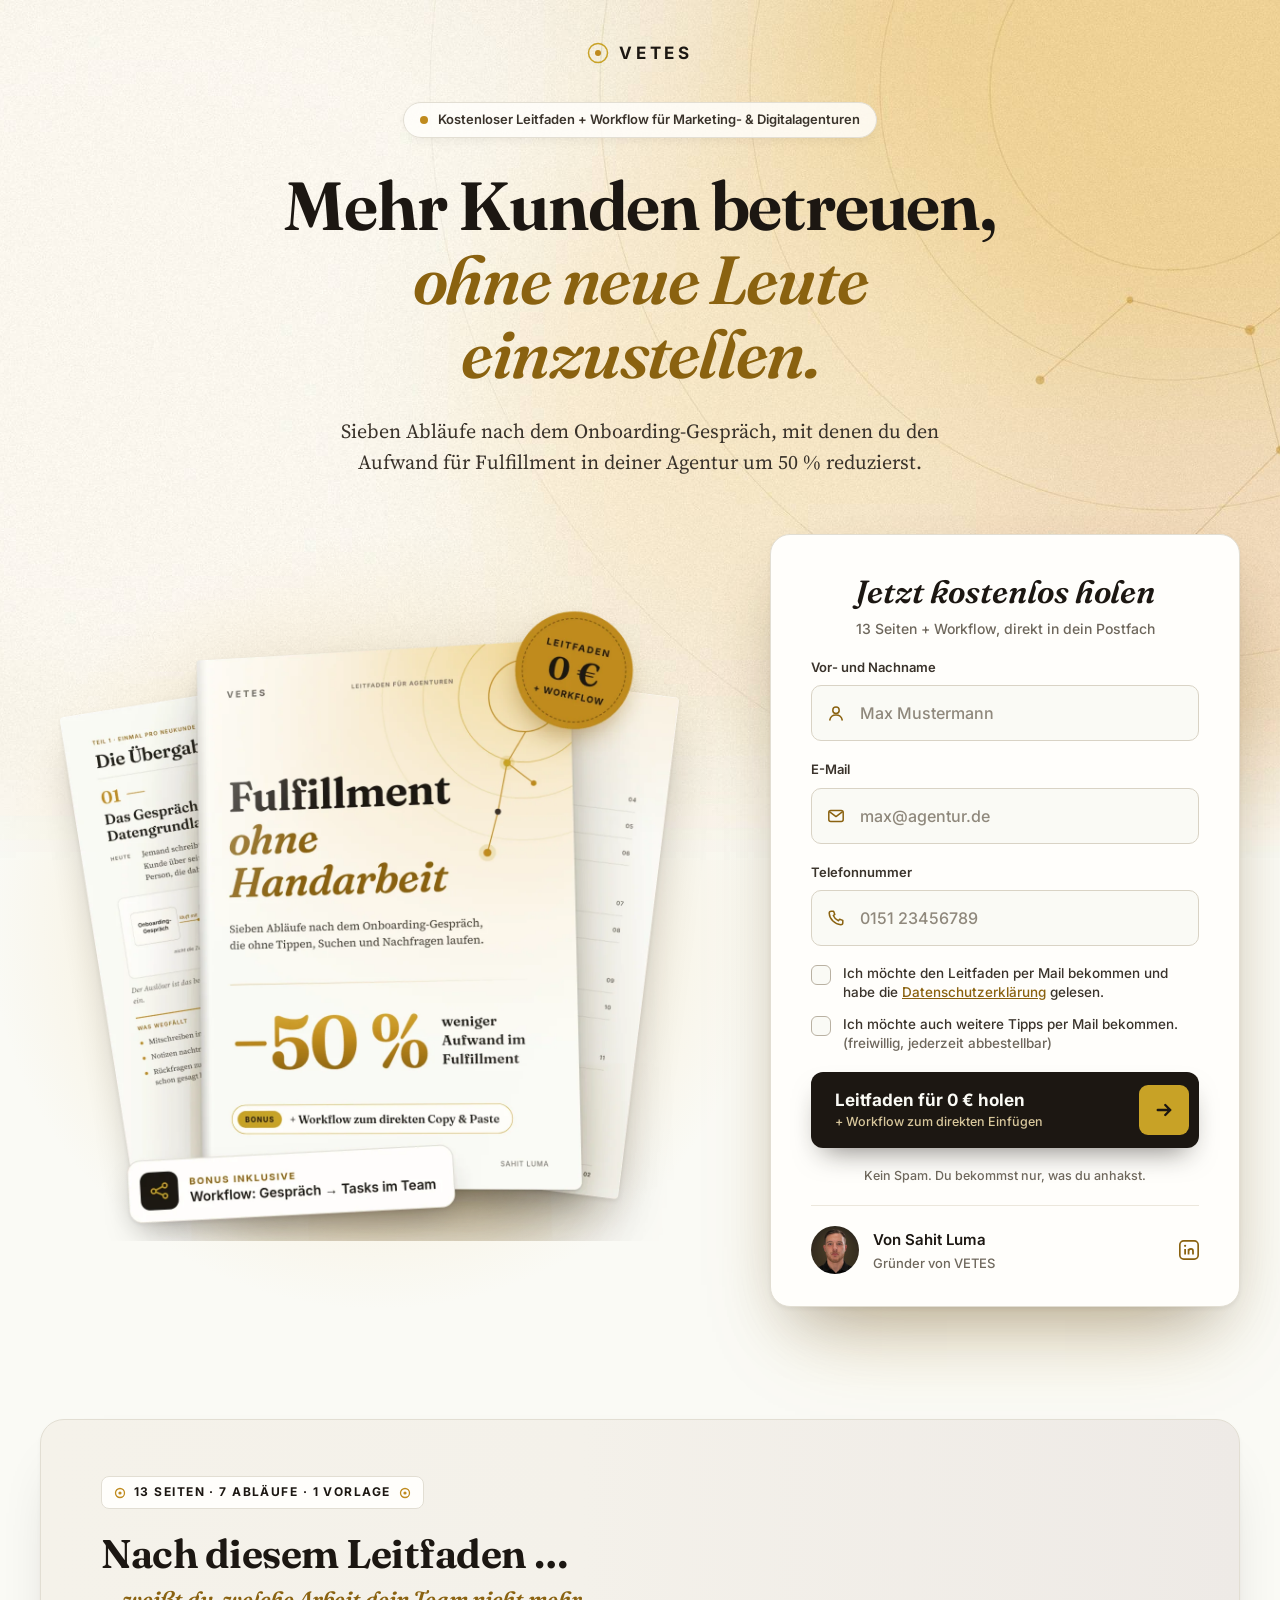
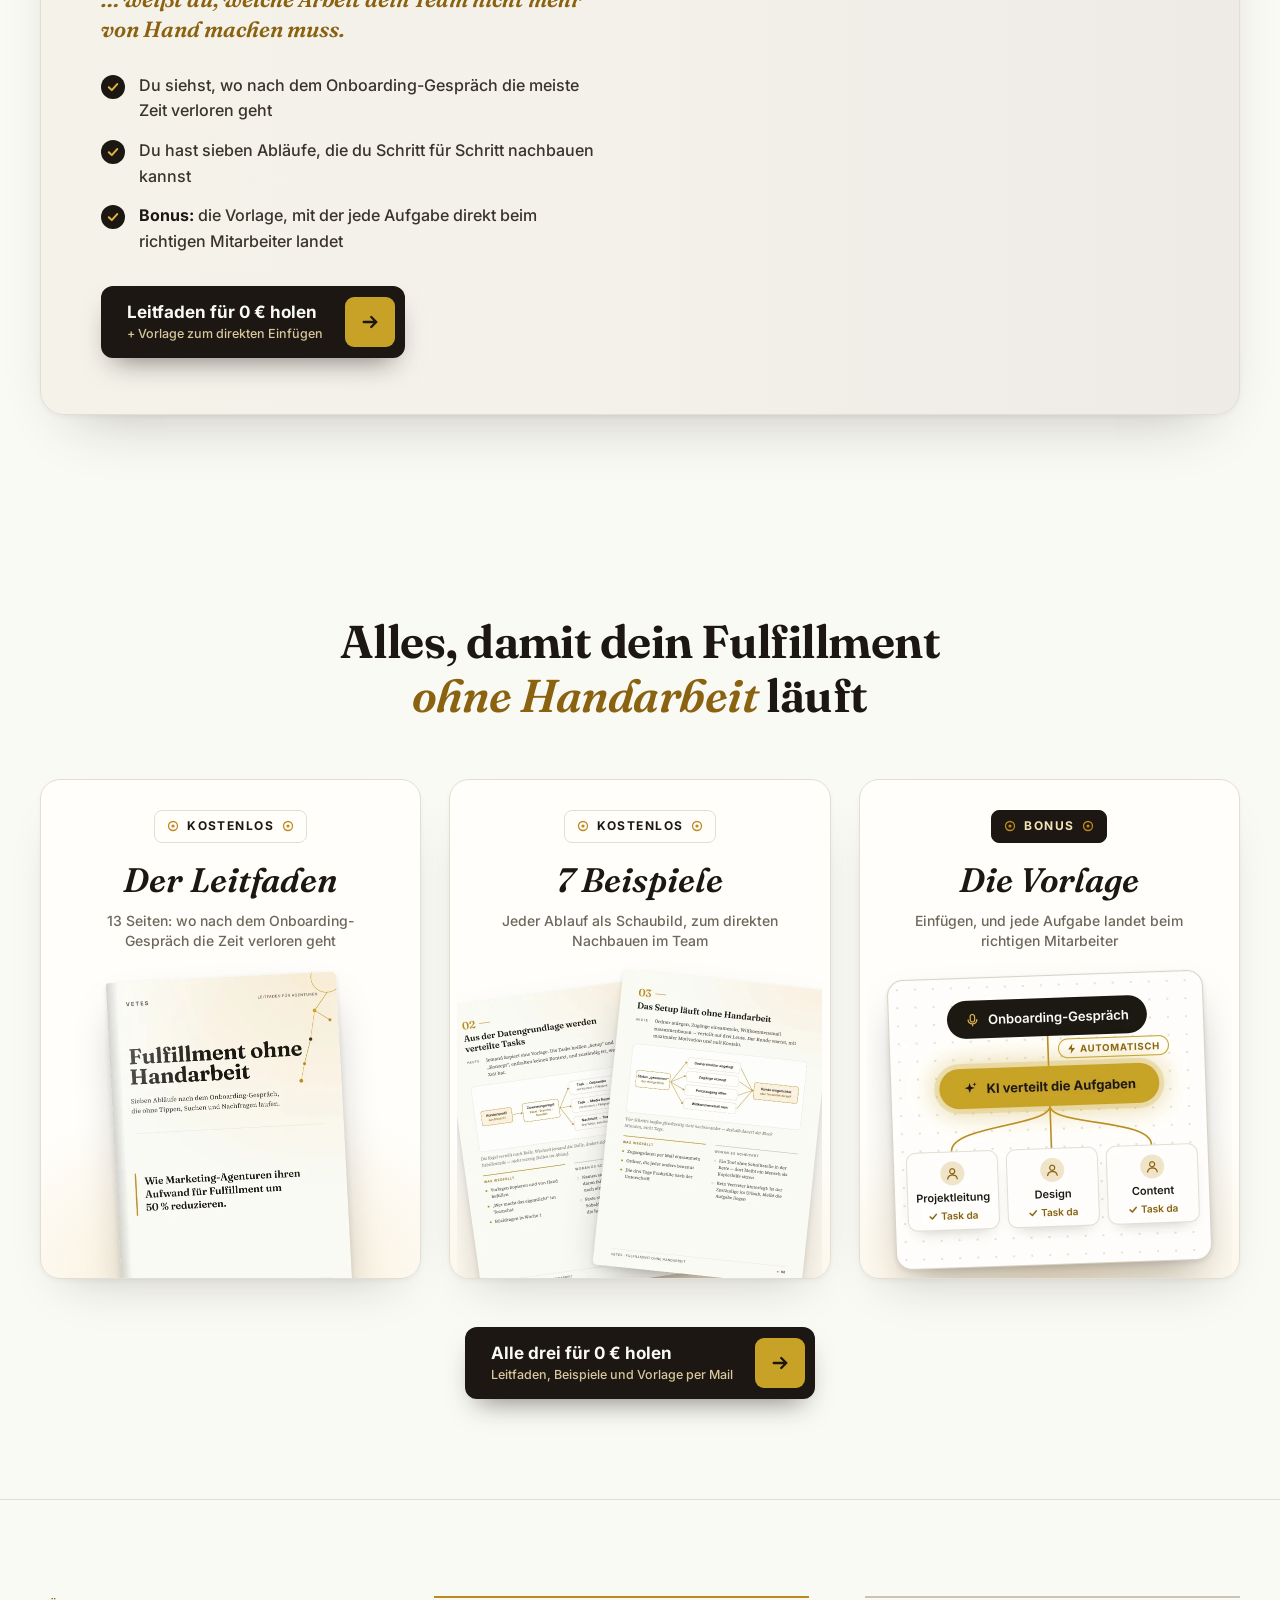
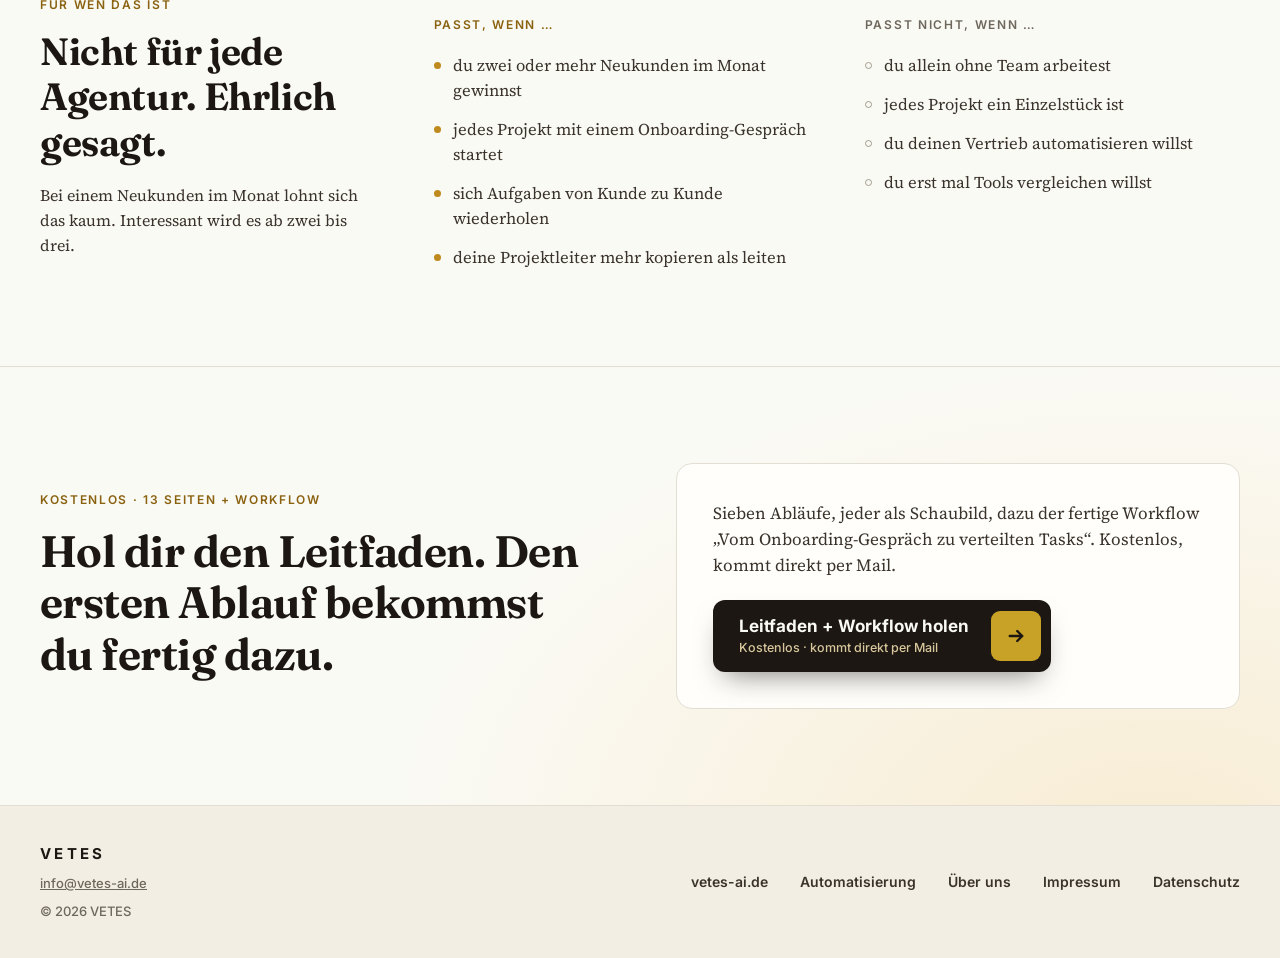
==== commit 62f17c0d: "Leitfaden form: full name and phone number Name field takes first and last name (placeholder Max Mus" ====
--- a/leitfaden/index.html
+++ b/leitfaden/index.html
@@ -58,10 +58,10 @@
           </div>
 
           <div class="field">
-            <label for="lf-vorname">Vorname</label>
+            <label for="lf-name">Vor- und Nachname</label>
             <div class="field__control">
               <span class="field__icon" aria-hidden="true"><svg width="18" height="18" viewBox="0 0 18 18"><circle cx="9" cy="6.2" r="3.2" fill="none" stroke="#8a6210" stroke-width="1.5"/><path d="M2.8 16 C3.4 12.6 6 11 9 11 C12 11 14.6 12.6 15.2 16" fill="none" stroke="#8a6210" stroke-width="1.5" stroke-linecap="round"/></svg></span>
-              <input id="lf-vorname" name="vorname" type="text" placeholder="Dein Vorname" autocomplete="given-name" maxlength="60" required>
+              <input id="lf-name" name="name" type="text" placeholder="Max Mustermann" autocomplete="name" maxlength="80" required>
             </div>
           </div>
 
@@ -69,7 +69,15 @@
             <label for="lf-email">E-Mail</label>
             <div class="field__control">
               <span class="field__icon" aria-hidden="true"><svg width="18" height="18" viewBox="0 0 18 18"><rect x="1.8" y="3.6" width="14.4" height="10.8" rx="2" fill="none" stroke="#8a6210" stroke-width="1.5"/><path d="M2.4 4.6 L9 9.6 L15.6 4.6" fill="none" stroke="#8a6210" stroke-width="1.5" stroke-linejoin="round"/></svg></span>
-              <input id="lf-email" name="email" type="email" placeholder="du@agentur.de" autocomplete="email" inputmode="email" required>
+              <input id="lf-email" name="email" type="email" placeholder="max@agentur.de" autocomplete="email" inputmode="email" required>
+            </div>
+          </div>
+
+          <div class="field">
+            <label for="lf-telefon">Telefonnummer</label>
+            <div class="field__control">
+              <span class="field__icon" aria-hidden="true"><svg width="18" height="18" viewBox="0 0 18 18"><path d="M4.2 2.2 H6.6 L7.8 5.4 L6.3 6.6 C7 8.4 9.6 11 11.4 11.7 L12.6 10.2 L15.8 11.4 V13.8 C15.8 14.9 14.9 15.8 13.8 15.8 C7.9 15.4 2.6 10.1 2.2 4.2 C2.2 3.1 3.1 2.2 4.2 2.2 Z" fill="none" stroke="#8a6210" stroke-width="1.5" stroke-linejoin="round"/></svg></span>
+              <input id="lf-telefon" name="telefon" type="tel" placeholder="0151 23456789" autocomplete="tel" inputmode="tel" maxlength="30" required>
             </div>
           </div>
 
@@ -269,15 +277,24 @@
     e.preventDefault();
     errorBox.hidden = true;
 
-    var vorname = form.vorname.value.trim();
+    var nameField = form.elements['name'];
+    var phoneField = form.elements['telefon'];
+    var name = nameField.value.trim().replace(/\s+/g, ' ');
     var email = form.email.value.trim();
-    if (!vorname) return showError('Bitte trag deinen Vornamen ein.', form.vorname);
+    var telefon = phoneField.value.trim();
+    var parts = name.split(' ');
+    if (parts.length < 2) return showError('Bitte trag deinen Vor- und Nachnamen ein.', nameField);
     if (!/^[^\s@]+@[^\s@]+\.[^\s@]{2,}$/.test(email)) return showError('Bitte prüf deine E-Mail-Adresse.', form.email);
+    if (telefon.replace(/\D/g, '').length < 6) return showError('Bitte prüf deine Telefonnummer.', phoneField);
     if (!form.consent.checked) return showError('Bitte bestätige kurz das erste Häkchen, damit wir dir den Leitfaden schicken dürfen.', form.consent);
 
     var data = new URLSearchParams();
-    data.append('vorname', vorname);
+    // "vorname" stays for the existing n8n workflow (mail greeting)
+    data.append('vorname', parts[0]);
+    data.append('nachname', parts.slice(1).join(' '));
+    data.append('name', name);
     data.append('email', email);
+    data.append('telefon', telefon);
     data.append('consent', 'true');
     data.append('marketing', form.marketing.checked ? 'true' : 'false');
     data.append('website', form.website.value);
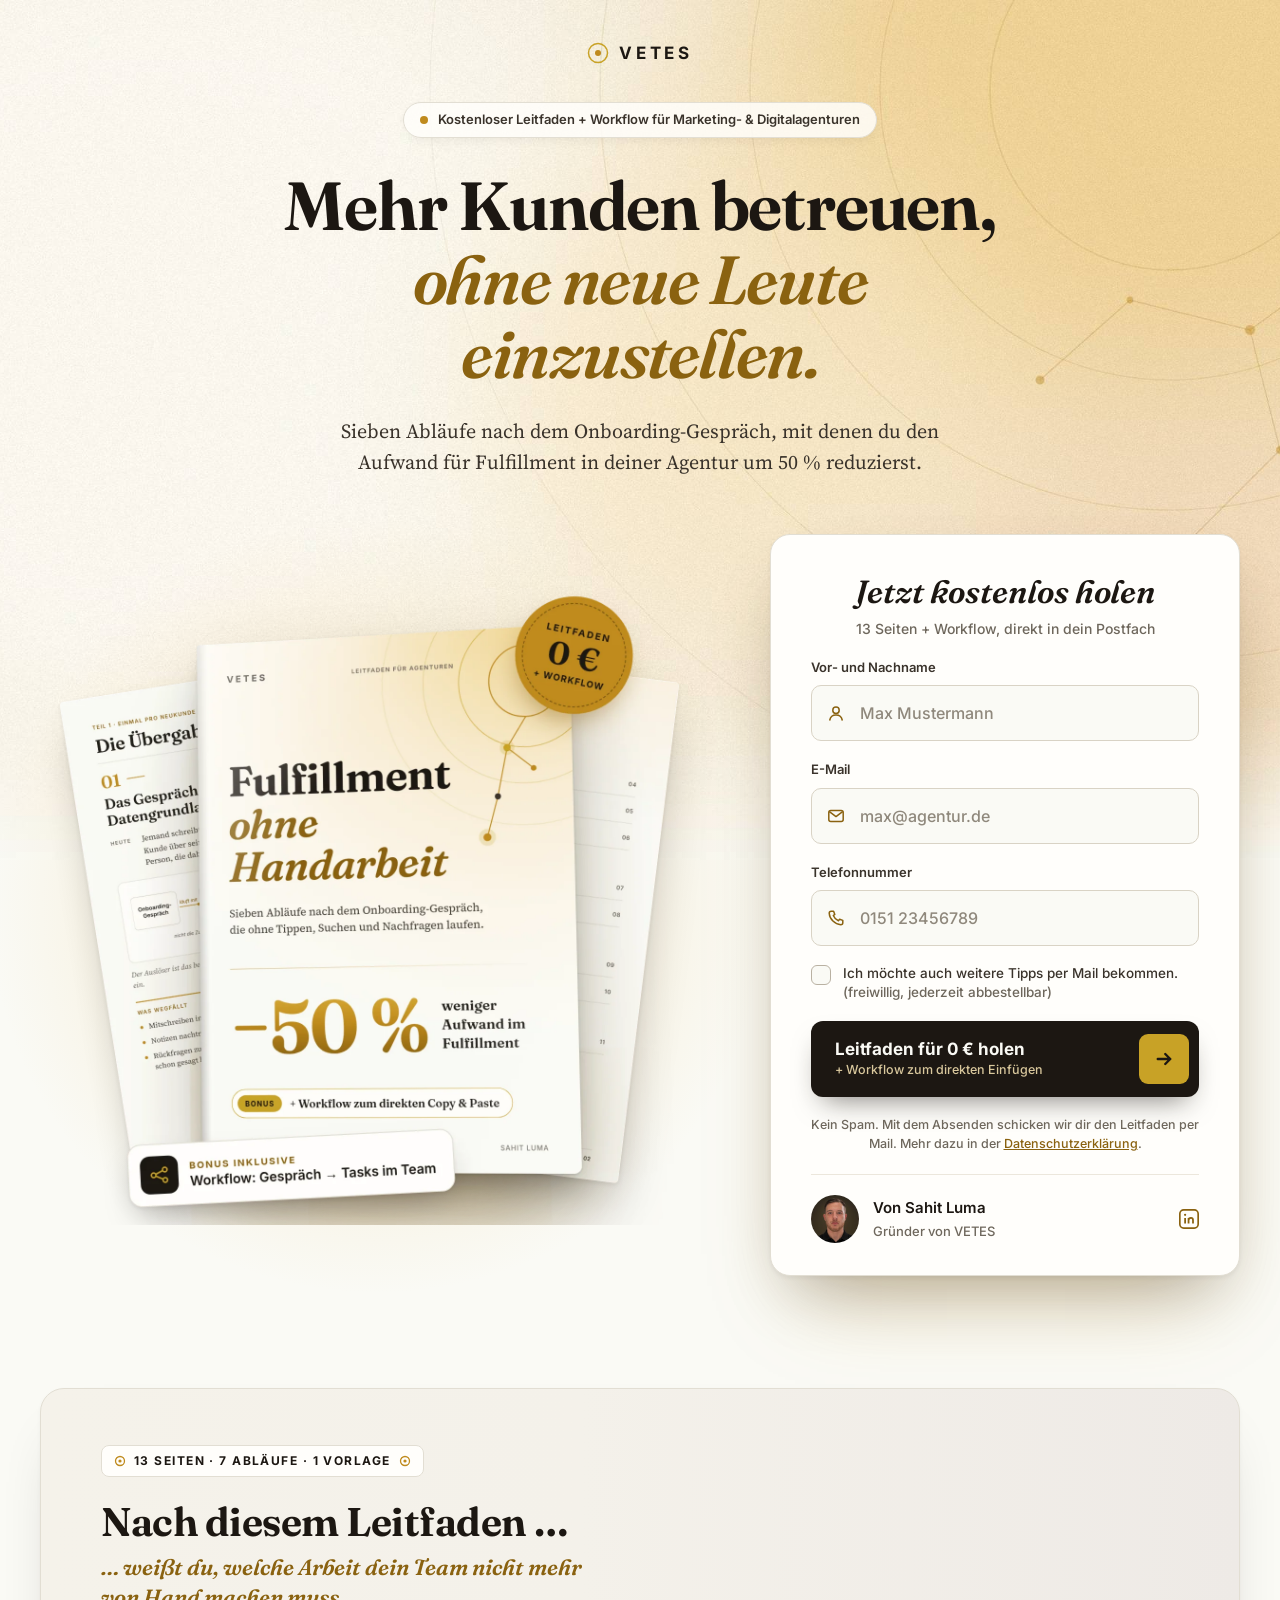
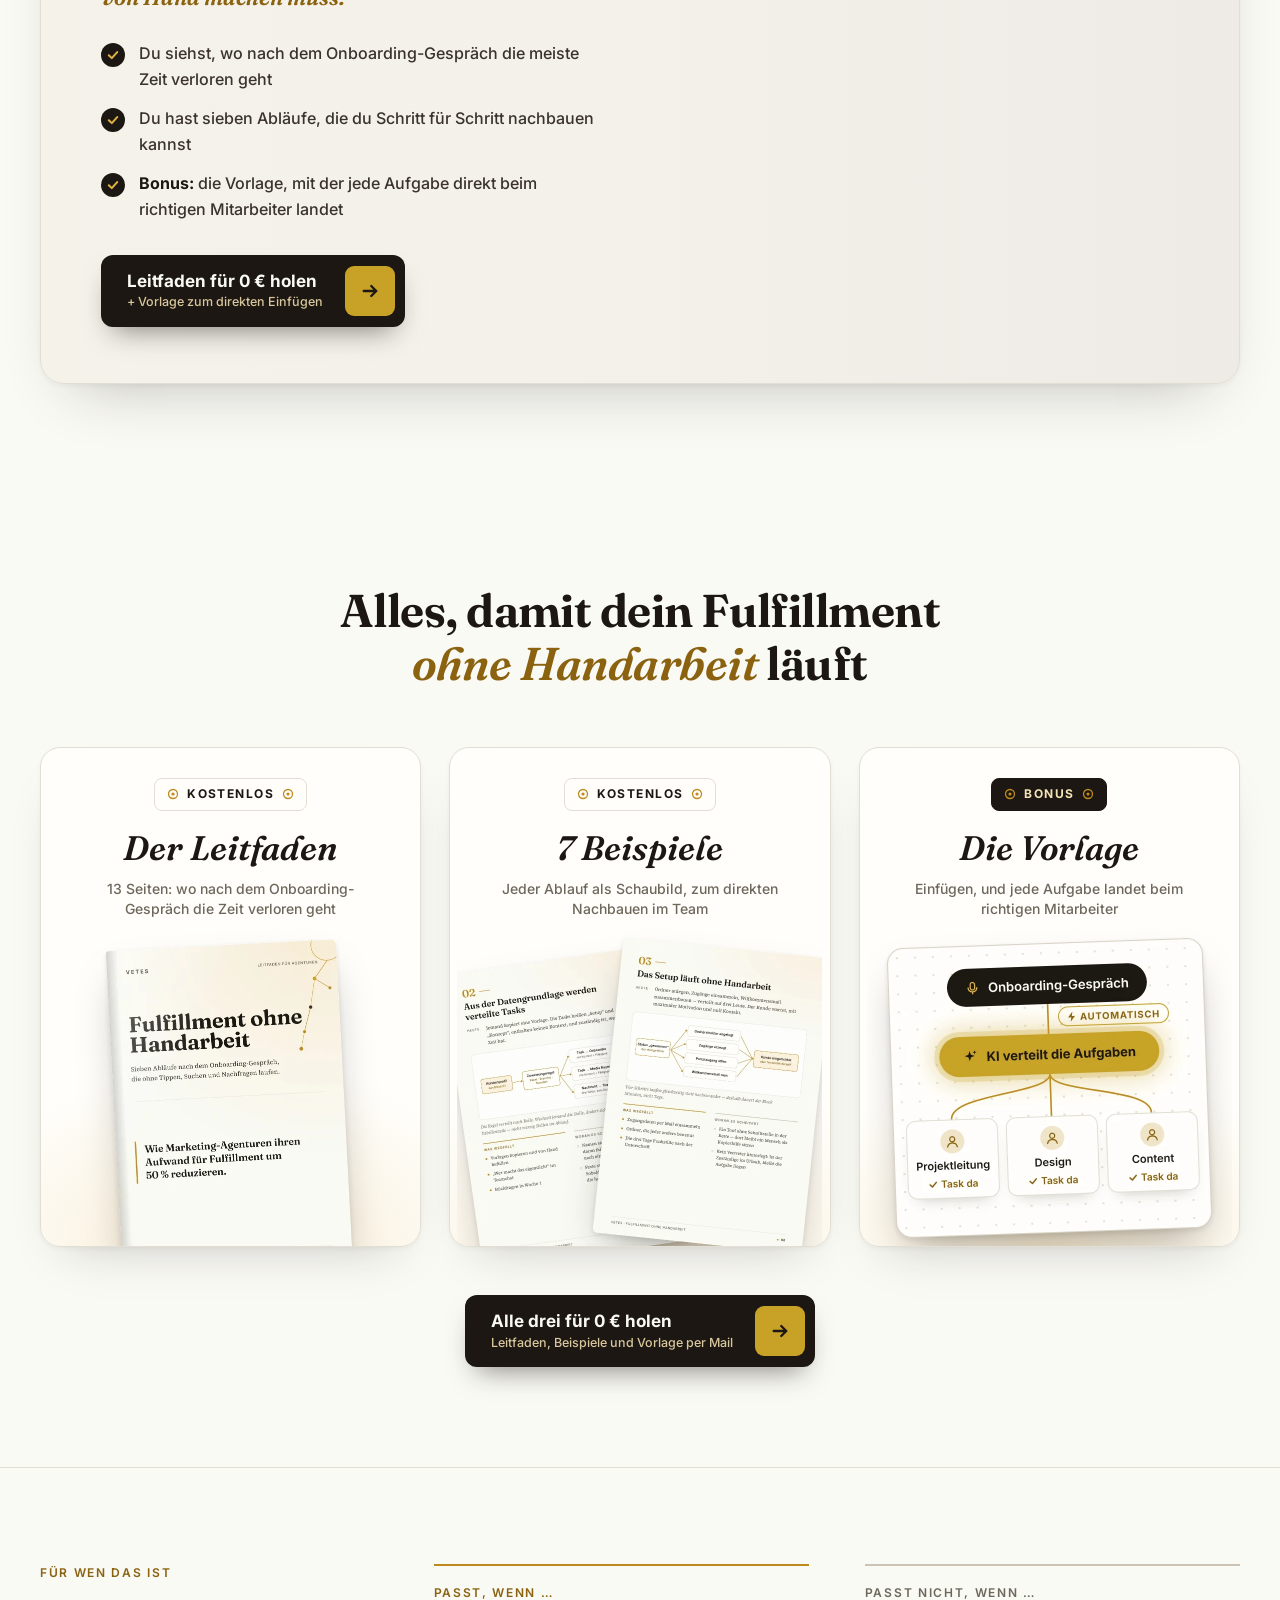
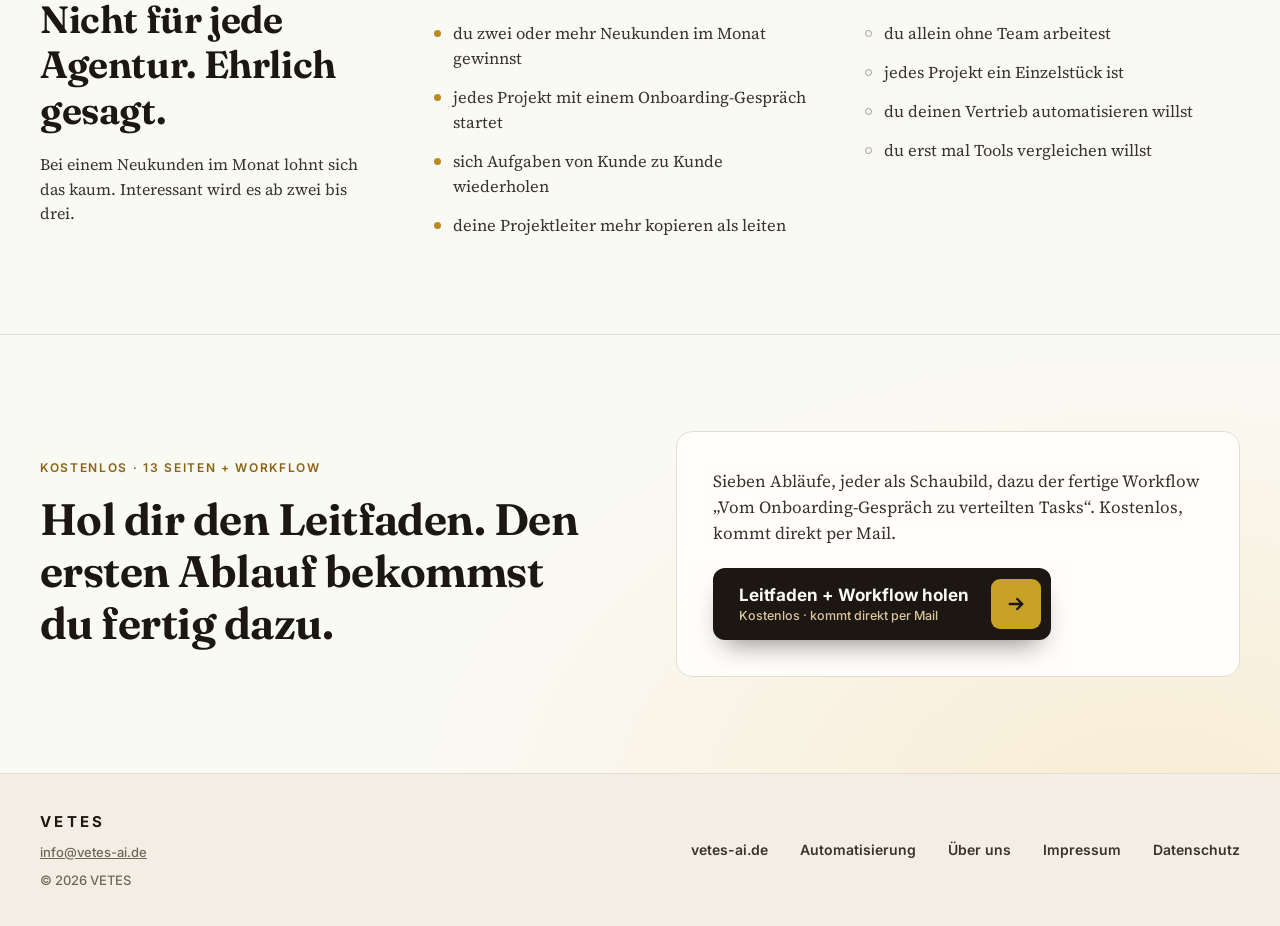
==== commit 45df5e1f: "Leitfaden form: drop mandatory consent checkbox Privacy policy link moves to the note under the butt" ====
--- a/leitfaden/index.html
+++ b/leitfaden/index.html
@@ -83,11 +83,6 @@
 
           <div class="checks">
             <label class="check">
-              <input type="checkbox" name="consent" value="true" required>
-              <span class="check__box" aria-hidden="true"><svg width="12" height="12" viewBox="0 0 10 10"><path d="M1.5 5.2 L4 7.6 L8.5 2.6" fill="none" stroke="#e0b340" stroke-width="1.8" stroke-linecap="round" stroke-linejoin="round"/></svg></span>
-              <span>Ich möchte den Leitfaden per Mail bekommen und habe die <a href="https://vetes-ai.de/datenschutz.html" target="_blank" rel="noopener">Datenschutzerklärung</a> gelesen.</span>
-            </label>
-            <label class="check">
               <input type="checkbox" name="marketing" value="true">
               <span class="check__box" aria-hidden="true"><svg width="12" height="12" viewBox="0 0 10 10"><path d="M1.5 5.2 L4 7.6 L8.5 2.6" fill="none" stroke="#e0b340" stroke-width="1.8" stroke-linecap="round" stroke-linejoin="round"/></svg></span>
               <span>Ich möchte auch weitere Tipps per Mail bekommen. <span class="check__opt">(freiwillig, jederzeit abbestellbar)</span></span>
@@ -113,7 +108,7 @@
             </span>
           </button>
 
-          <p class="form-card__fine">Kein Spam. Du bekommst nur, was du anhakst.</p>
+          <p class="form-card__fine">Kein Spam. Mit dem Absenden schicken wir dir den Leitfaden per Mail. Mehr dazu in der <a href="https://vetes-ai.de/datenschutz.html" target="_blank" rel="noopener">Datenschutzerklärung</a>.</p>
           <hr class="form-card__rule">
           <a class="author" href="https://www.linkedin.com/in/sahit-luma-3831a8319/" target="_blank" rel="noopener">
             <img src="/leitfaden/assets/img/sahit-avatar.jpg" width="48" height="48" alt="">
@@ -286,7 +281,6 @@
     if (parts.length < 2) return showError('Bitte trag deinen Vor- und Nachnamen ein.', nameField);
     if (!/^[^\s@]+@[^\s@]+\.[^\s@]{2,}$/.test(email)) return showError('Bitte prüf deine E-Mail-Adresse.', form.email);
     if (telefon.replace(/\D/g, '').length < 6) return showError('Bitte prüf deine Telefonnummer.', phoneField);
-    if (!form.consent.checked) return showError('Bitte bestätige kurz das erste Häkchen, damit wir dir den Leitfaden schicken dürfen.', form.consent);
 
     var data = new URLSearchParams();
     // "vorname" stays for the existing n8n workflow (mail greeting)
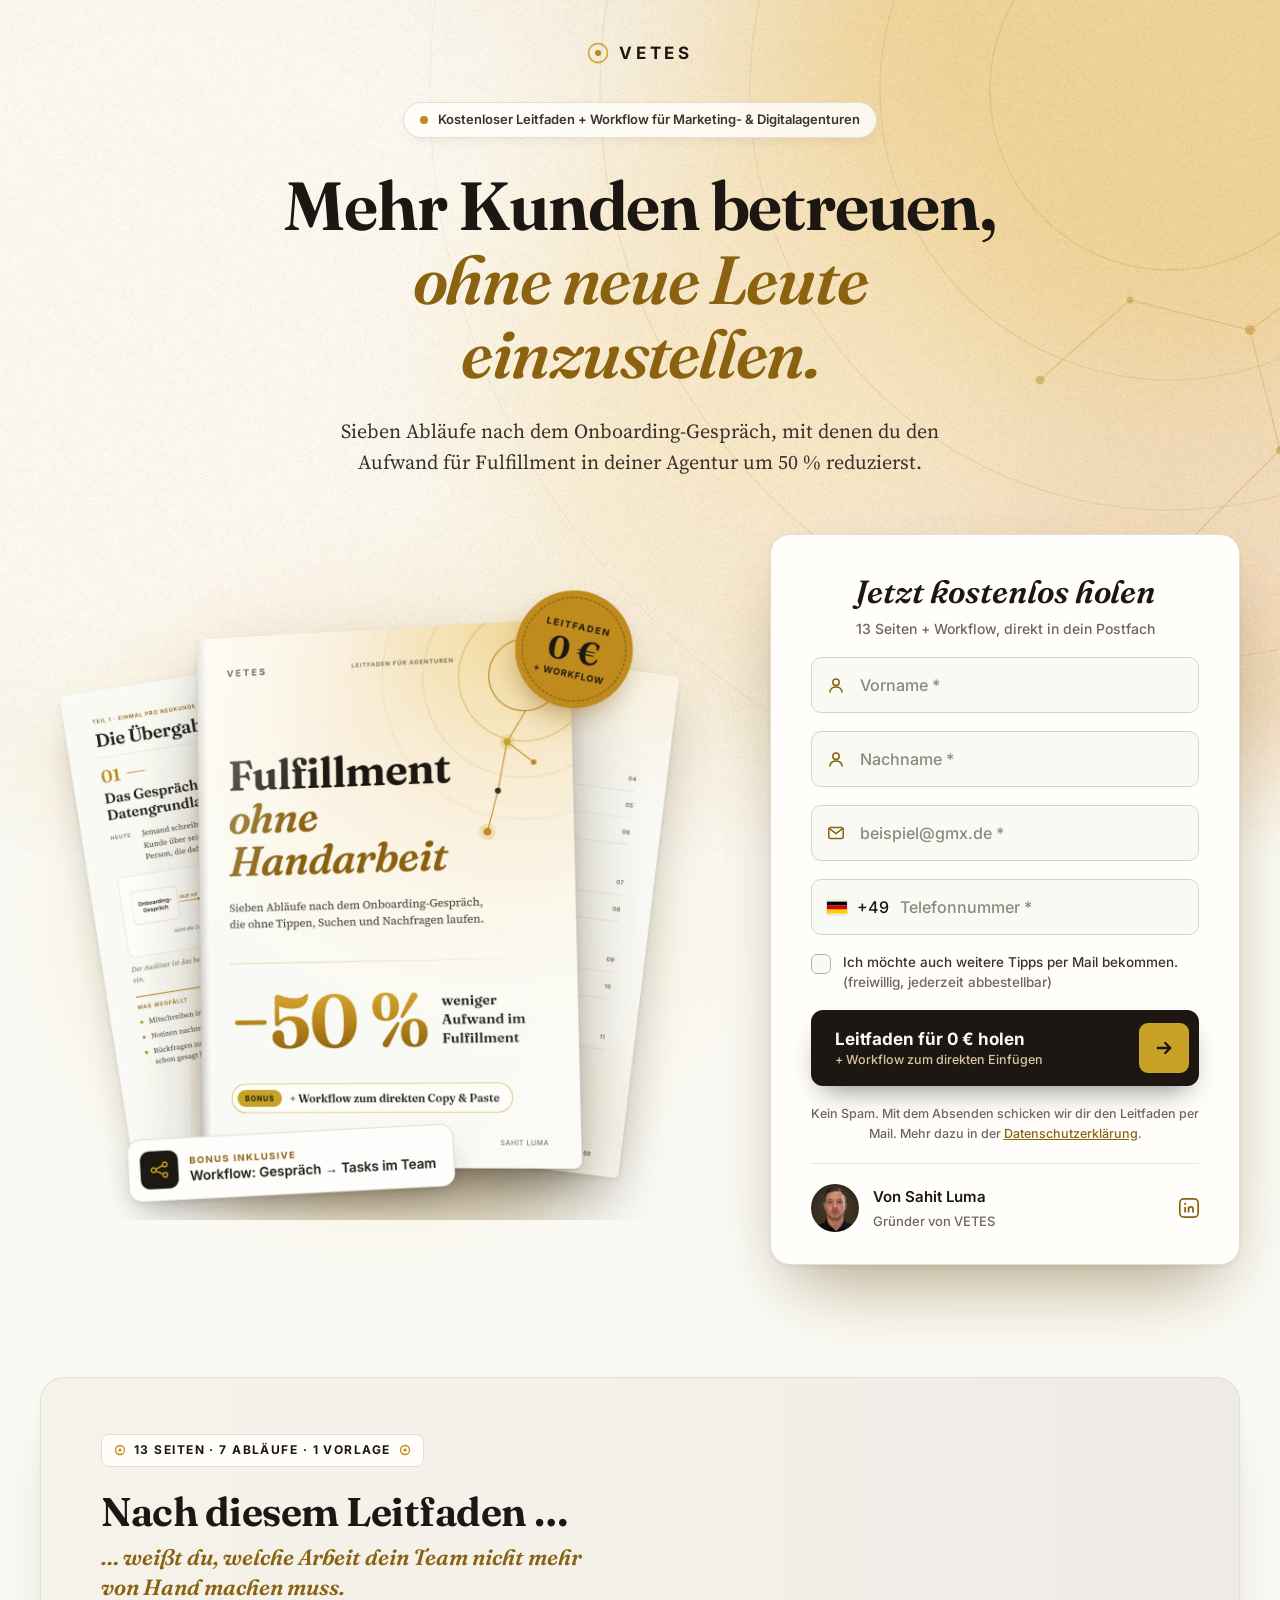
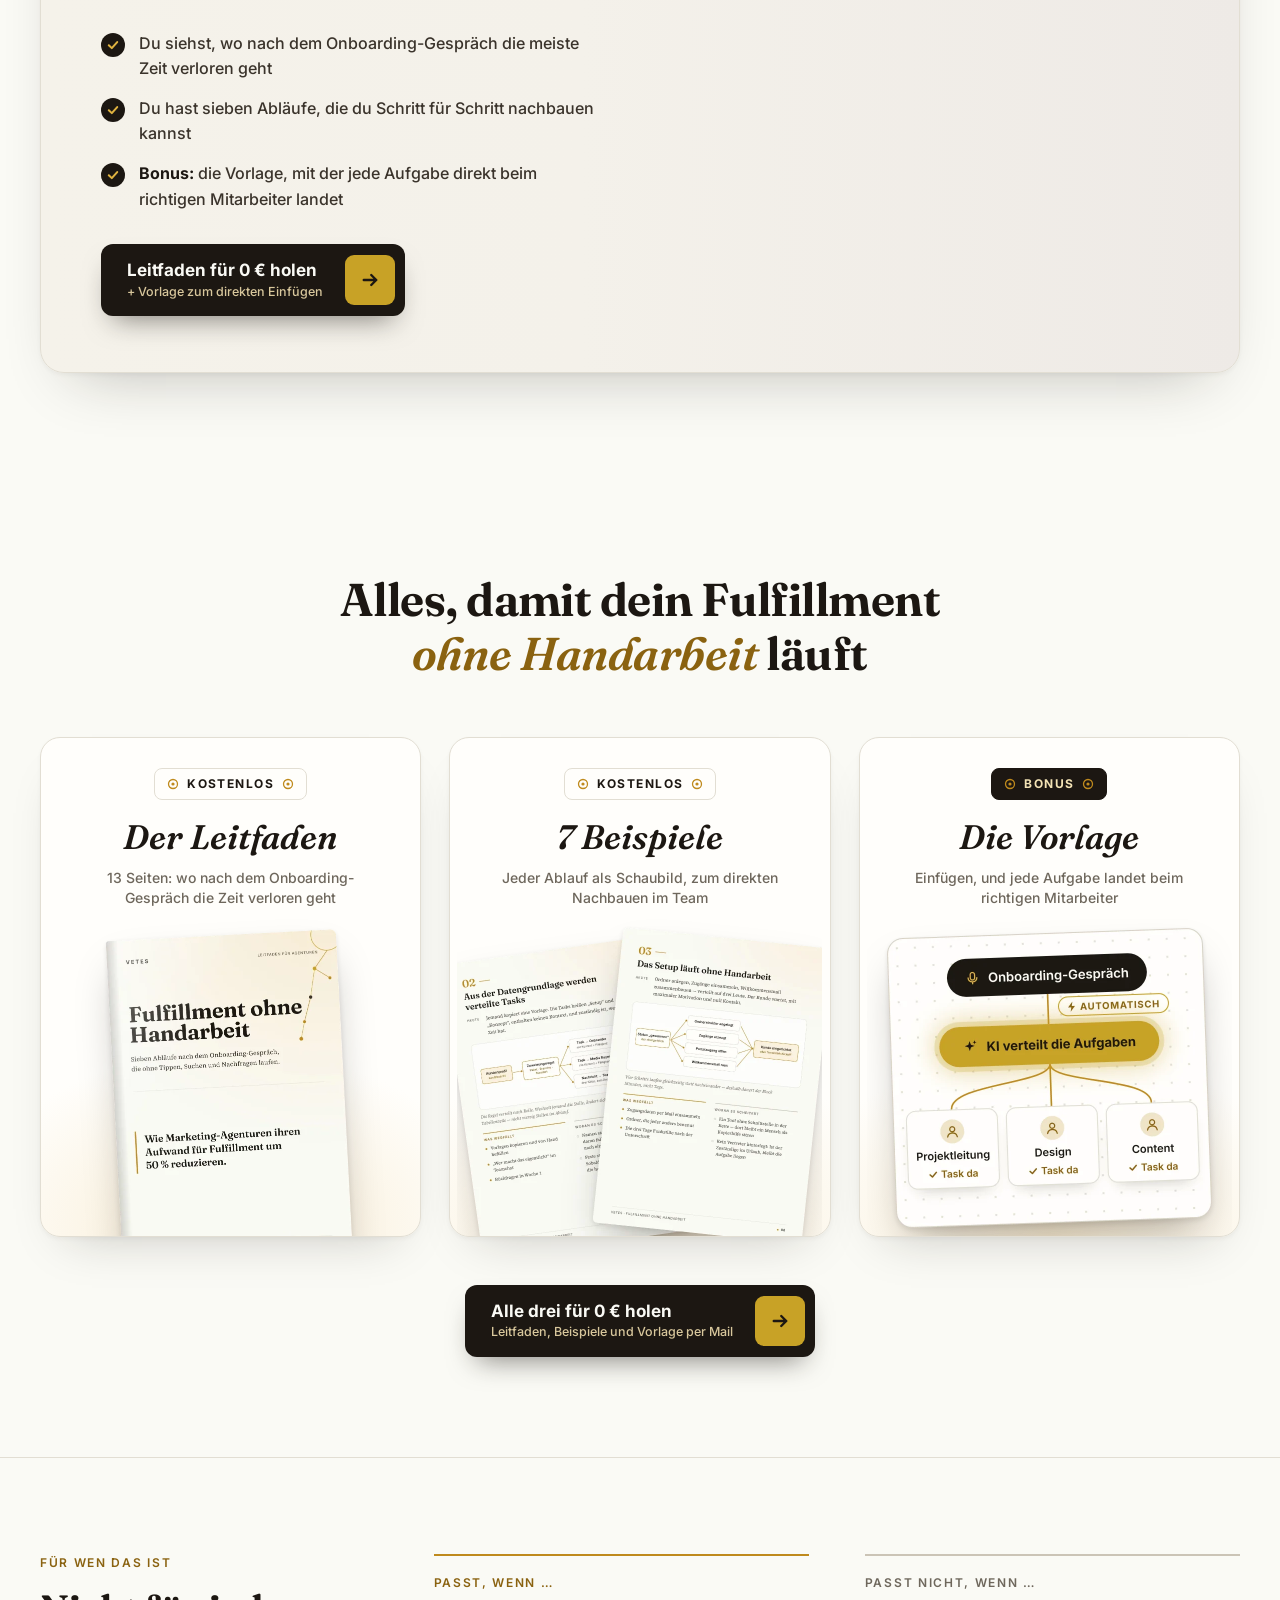
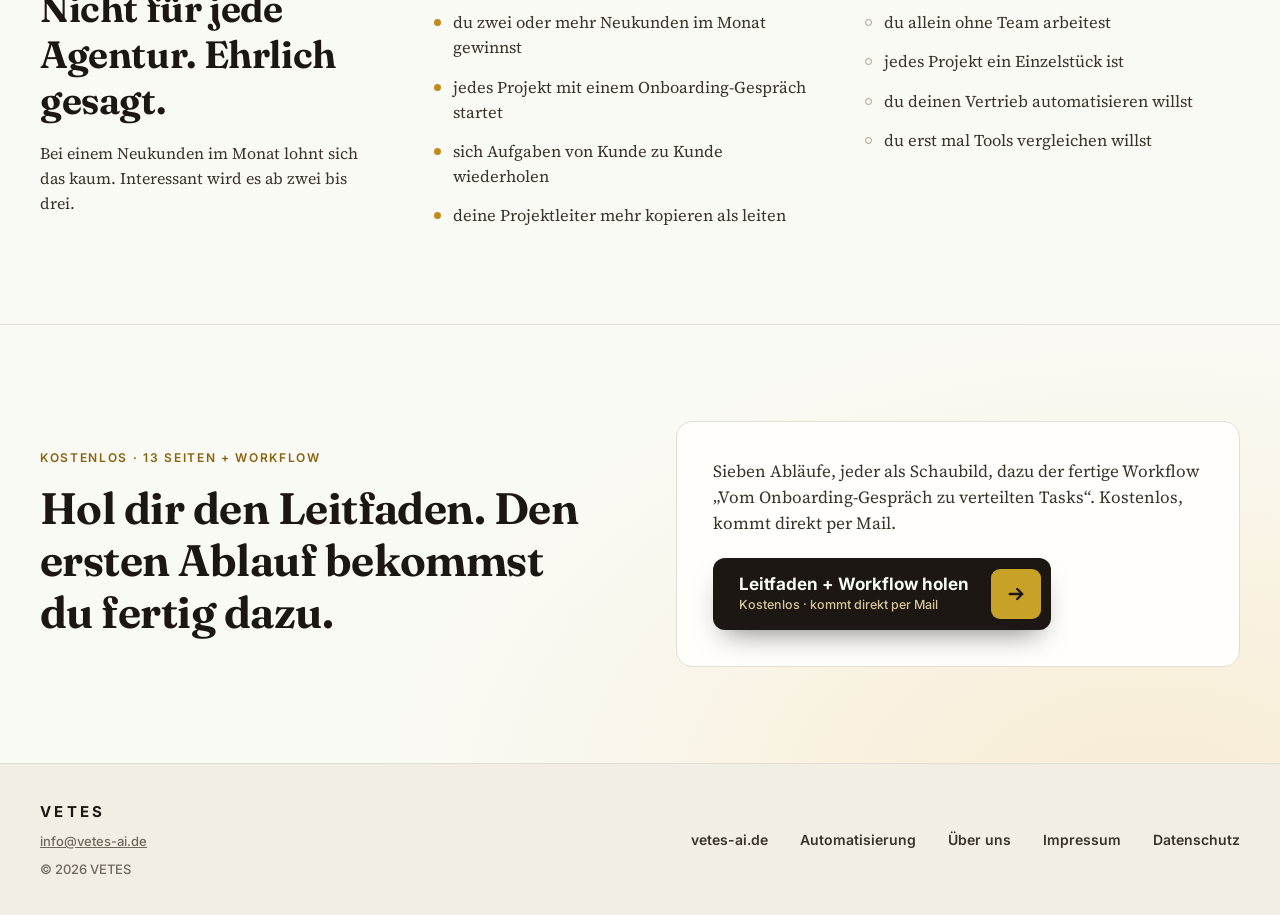
==== commit dd9020d5: "Leitfaden form: placeholder-only fields, split name, +49 phone prefix Labels are screen-reader only;" ====
--- a/leitfaden/index.html
+++ b/leitfaden/index.html
@@ -58,26 +58,34 @@
           </div>
 
           <div class="field">
-            <label for="lf-name">Vor- und Nachname</label>
+            <label class="sr-only" for="lf-vorname">Vorname</label>
             <div class="field__control">
               <span class="field__icon" aria-hidden="true"><svg width="18" height="18" viewBox="0 0 18 18"><circle cx="9" cy="6.2" r="3.2" fill="none" stroke="#8a6210" stroke-width="1.5"/><path d="M2.8 16 C3.4 12.6 6 11 9 11 C12 11 14.6 12.6 15.2 16" fill="none" stroke="#8a6210" stroke-width="1.5" stroke-linecap="round"/></svg></span>
-              <input id="lf-name" name="name" type="text" placeholder="Max Mustermann" autocomplete="name" maxlength="80" required>
+              <input id="lf-vorname" name="vorname" type="text" placeholder="Vorname *" autocomplete="given-name" maxlength="60" required>
             </div>
           </div>
 
           <div class="field">
-            <label for="lf-email">E-Mail</label>
+            <label class="sr-only" for="lf-nachname">Nachname</label>
+            <div class="field__control">
+              <span class="field__icon" aria-hidden="true"><svg width="18" height="18" viewBox="0 0 18 18"><circle cx="9" cy="6.2" r="3.2" fill="none" stroke="#8a6210" stroke-width="1.5"/><path d="M2.8 16 C3.4 12.6 6 11 9 11 C12 11 14.6 12.6 15.2 16" fill="none" stroke="#8a6210" stroke-width="1.5" stroke-linecap="round"/></svg></span>
+              <input id="lf-nachname" name="nachname" type="text" placeholder="Nachname *" autocomplete="family-name" maxlength="60" required>
+            </div>
+          </div>
+
+          <div class="field">
+            <label class="sr-only" for="lf-email">E-Mail</label>
             <div class="field__control">
               <span class="field__icon" aria-hidden="true"><svg width="18" height="18" viewBox="0 0 18 18"><rect x="1.8" y="3.6" width="14.4" height="10.8" rx="2" fill="none" stroke="#8a6210" stroke-width="1.5"/><path d="M2.4 4.6 L9 9.6 L15.6 4.6" fill="none" stroke="#8a6210" stroke-width="1.5" stroke-linejoin="round"/></svg></span>
-              <input id="lf-email" name="email" type="email" placeholder="max@agentur.de" autocomplete="email" inputmode="email" required>
+              <input id="lf-email" name="email" type="email" placeholder="beispiel@gmx.de *" autocomplete="email" inputmode="email" required>
             </div>
           </div>
 
-          <div class="field">
-            <label for="lf-telefon">Telefonnummer</label>
+          <div class="field field--phone">
+            <label class="sr-only" for="lf-telefon">Telefonnummer</label>
             <div class="field__control">
-              <span class="field__icon" aria-hidden="true"><svg width="18" height="18" viewBox="0 0 18 18"><path d="M4.2 2.2 H6.6 L7.8 5.4 L6.3 6.6 C7 8.4 9.6 11 11.4 11.7 L12.6 10.2 L15.8 11.4 V13.8 C15.8 14.9 14.9 15.8 13.8 15.8 C7.9 15.4 2.6 10.1 2.2 4.2 C2.2 3.1 3.1 2.2 4.2 2.2 Z" fill="none" stroke="#8a6210" stroke-width="1.5" stroke-linejoin="round"/></svg></span>
-              <input id="lf-telefon" name="telefon" type="tel" placeholder="0151 23456789" autocomplete="tel" inputmode="tel" maxlength="30" required>
+              <span class="field__prefix" aria-hidden="true"><svg width="20" height="14" viewBox="0 0 5 3"><rect width="5" height="1" fill="#000"/><rect y="1" width="5" height="1" fill="#dd0000"/><rect y="2" width="5" height="1" fill="#ffce00"/></svg>+49</span>
+              <input id="lf-telefon" name="telefon" type="tel" placeholder="Telefonnummer *" autocomplete="tel-national" inputmode="tel" maxlength="30" required>
             </div>
           </div>
 
@@ -272,21 +280,21 @@
     e.preventDefault();
     errorBox.hidden = true;
 
-    var nameField = form.elements['name'];
+    var vorname = form.vorname.value.trim();
+    var nachname = form.nachname.value.trim();
+    var email = form.email.value.trim();
     var phoneField = form.elements['telefon'];
-    var name = nameField.value.trim().replace(/\s+/g, ' ');
-    var email = form.email.value.trim();
-    var telefon = phoneField.value.trim();
-    var parts = name.split(' ');
-    if (parts.length < 2) return showError('Bitte trag deinen Vor- und Nachnamen ein.', nameField);
+    var raw = phoneField.value.trim();
+    if (!vorname) return showError('Bitte trag deinen Vornamen ein.', form.vorname);
+    if (!nachname) return showError('Bitte trag deinen Nachnamen ein.', form.nachname);
     if (!/^[^\s@]+@[^\s@]+\.[^\s@]{2,}$/.test(email)) return showError('Bitte prüf deine E-Mail-Adresse.', form.email);
-    if (telefon.replace(/\D/g, '').length < 6) return showError('Bitte prüf deine Telefonnummer.', phoneField);
+    if (raw.replace(/\D/g, '').length < 6) return showError('Bitte prüf deine Telefonnummer.', phoneField);
+    var telefon = /^(\+|00)/.test(raw) ? raw.replace(/^00/, '+') : '+49 ' + raw.replace(/^0+/, '');
 
     var data = new URLSearchParams();
-    // "vorname" stays for the existing n8n workflow (mail greeting)
-    data.append('vorname', parts[0]);
-    data.append('nachname', parts.slice(1).join(' '));
-    data.append('name', name);
+    data.append('vorname', vorname);
+    data.append('nachname', nachname);
+    data.append('name', vorname + ' ' + nachname);
     data.append('email', email);
     data.append('telefon', telefon);
     data.append('consent', 'true');
--- a/leitfaden/assets/leitfaden.css
+++ b/leitfaden/assets/leitfaden.css
@@ -128,6 +128,9 @@
   transition: border-color .15s ease, box-shadow .15s ease;
 }
 .field input::placeholder { color: #8f887c; }
+.field__prefix { position: absolute; left: 16px; top: 50%; transform: translateY(-50%); display: flex; align-items: center; gap: 10px; pointer-events: none; font-family: var(--sans); font-weight: 500; font-size: 16px; color: var(--ink); }
+.field__prefix svg { border-radius: 2px; box-shadow: 0 0 0 1px rgba(28,23,18,.12); }
+.field--phone input { padding-left: 88px; }
 .field input:focus { outline: none; border-color: var(--gold); box-shadow: 0 0 0 3px rgba(200,162,38,.22); }
 
 .check { display: flex; gap: 12px; align-items: flex-start; cursor: pointer; font-family: var(--sans); font-weight: 500; font-size: 13.5px; line-height: 1.45; color: var(--ink-soft); }
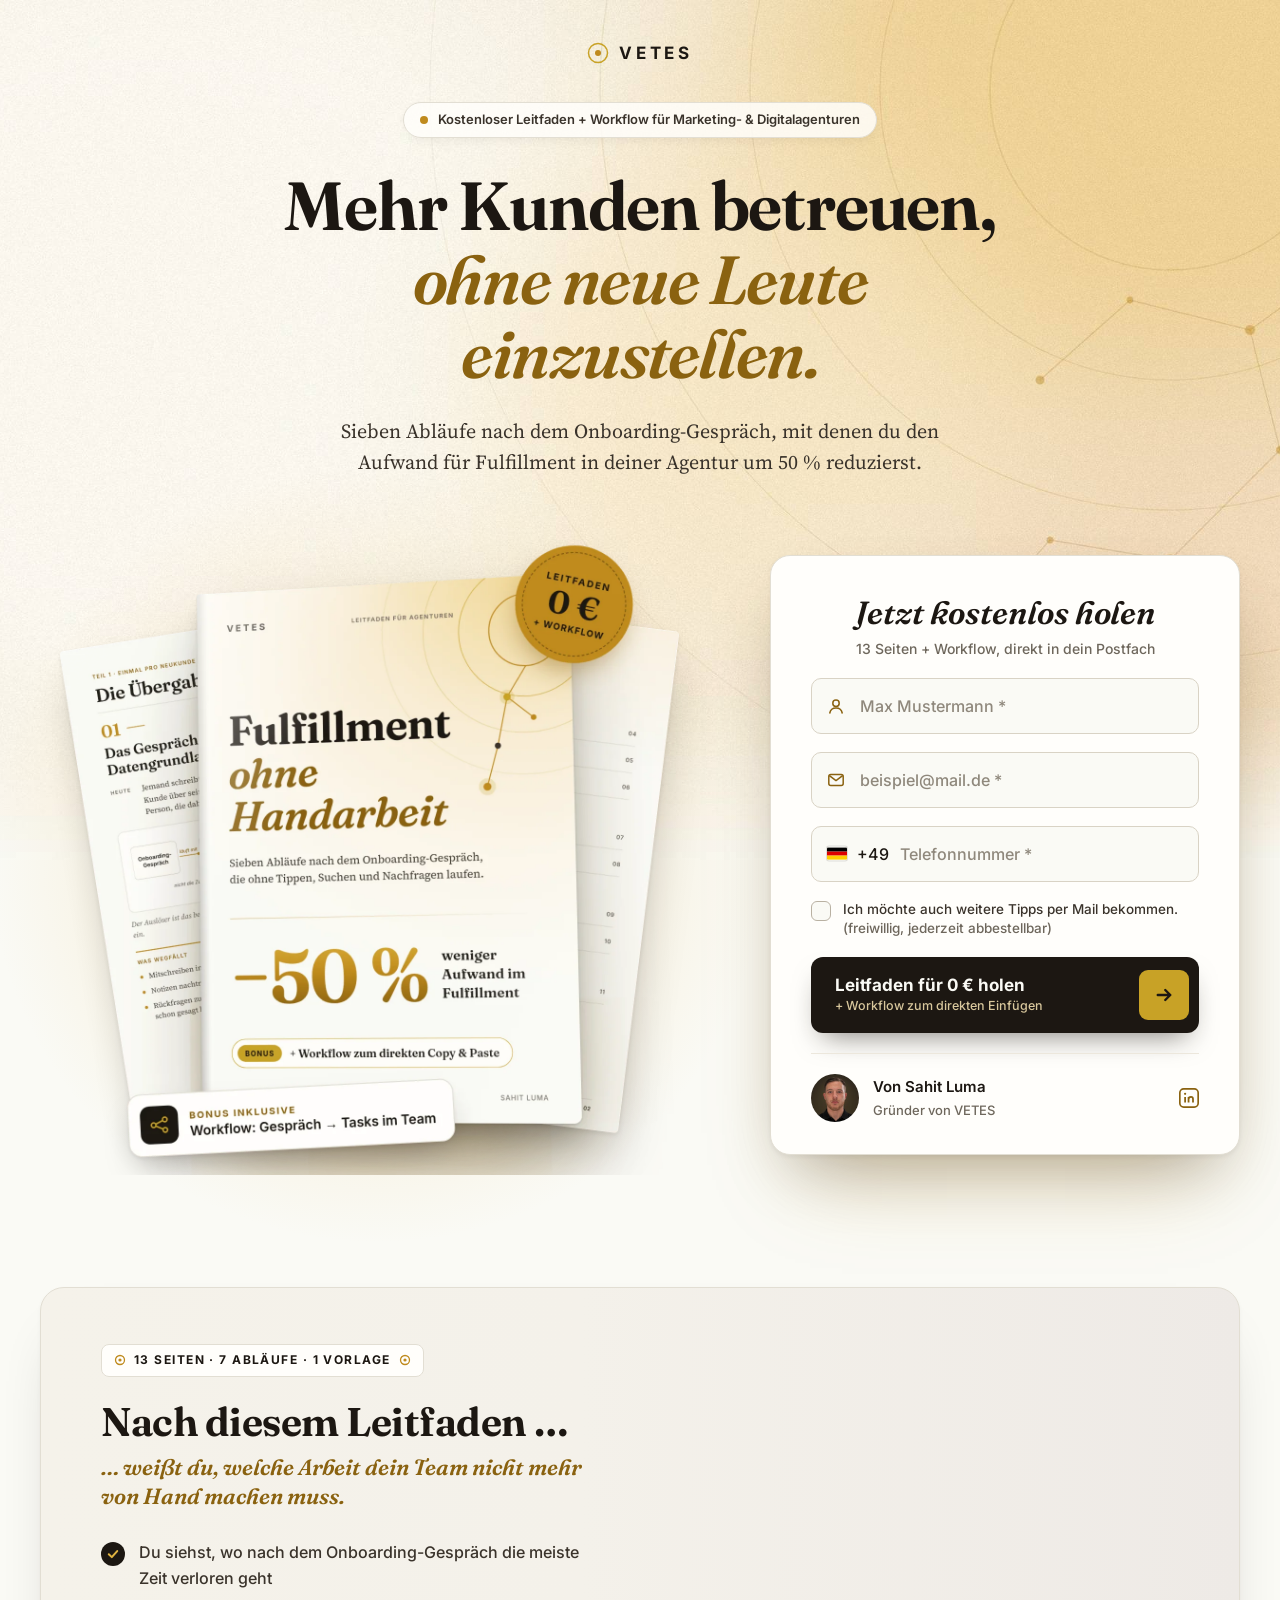
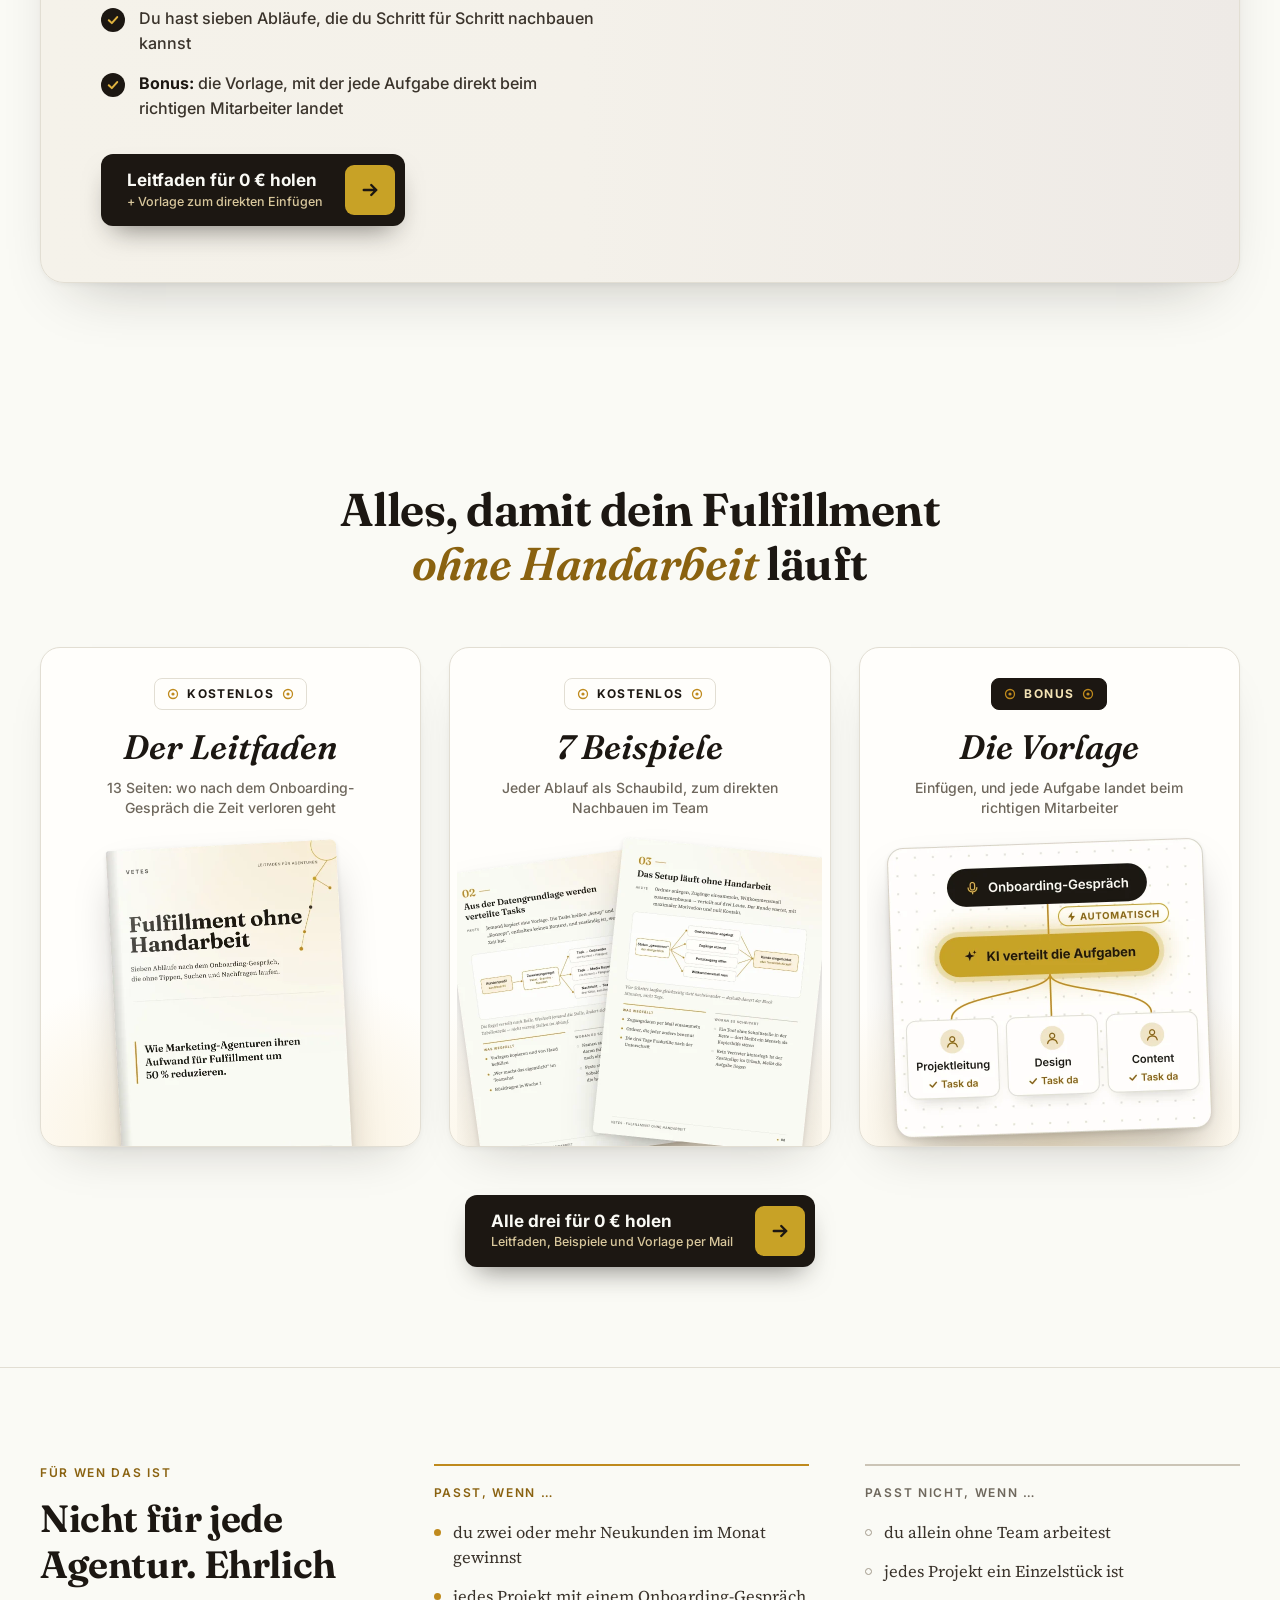
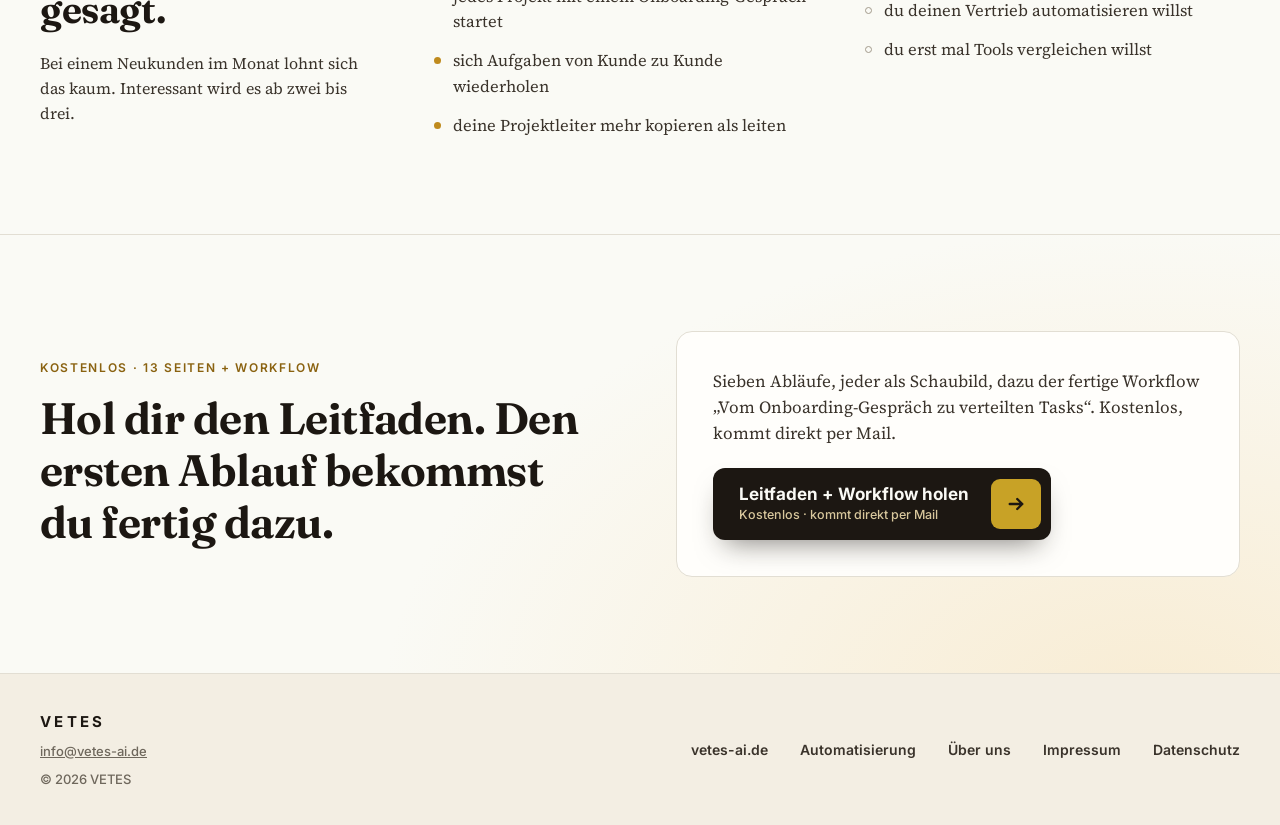
==== commit 85d8d50c: "Leitfaden form: single name field, mail.de example, no fine print Co-Authored-By: Claude Opus 5.5 <n" ====
--- a/leitfaden/index.html
+++ b/leitfaden/index.html
@@ -58,18 +58,10 @@
           </div>
 
           <div class="field">
-            <label class="sr-only" for="lf-vorname">Vorname</label>
+            <label class="sr-only" for="lf-name">Vor- und Nachname</label>
             <div class="field__control">
               <span class="field__icon" aria-hidden="true"><svg width="18" height="18" viewBox="0 0 18 18"><circle cx="9" cy="6.2" r="3.2" fill="none" stroke="#8a6210" stroke-width="1.5"/><path d="M2.8 16 C3.4 12.6 6 11 9 11 C12 11 14.6 12.6 15.2 16" fill="none" stroke="#8a6210" stroke-width="1.5" stroke-linecap="round"/></svg></span>
-              <input id="lf-vorname" name="vorname" type="text" placeholder="Vorname *" autocomplete="given-name" maxlength="60" required>
-            </div>
-          </div>
-
-          <div class="field">
-            <label class="sr-only" for="lf-nachname">Nachname</label>
-            <div class="field__control">
-              <span class="field__icon" aria-hidden="true"><svg width="18" height="18" viewBox="0 0 18 18"><circle cx="9" cy="6.2" r="3.2" fill="none" stroke="#8a6210" stroke-width="1.5"/><path d="M2.8 16 C3.4 12.6 6 11 9 11 C12 11 14.6 12.6 15.2 16" fill="none" stroke="#8a6210" stroke-width="1.5" stroke-linecap="round"/></svg></span>
-              <input id="lf-nachname" name="nachname" type="text" placeholder="Nachname *" autocomplete="family-name" maxlength="60" required>
+              <input id="lf-name" name="name" type="text" placeholder="Max Mustermann *" autocomplete="name" maxlength="80" required>
             </div>
           </div>
 
@@ -77,7 +69,7 @@
             <label class="sr-only" for="lf-email">E-Mail</label>
             <div class="field__control">
               <span class="field__icon" aria-hidden="true"><svg width="18" height="18" viewBox="0 0 18 18"><rect x="1.8" y="3.6" width="14.4" height="10.8" rx="2" fill="none" stroke="#8a6210" stroke-width="1.5"/><path d="M2.4 4.6 L9 9.6 L15.6 4.6" fill="none" stroke="#8a6210" stroke-width="1.5" stroke-linejoin="round"/></svg></span>
-              <input id="lf-email" name="email" type="email" placeholder="beispiel@gmx.de *" autocomplete="email" inputmode="email" required>
+              <input id="lf-email" name="email" type="email" placeholder="beispiel@mail.de *" autocomplete="email" inputmode="email" required>
             </div>
           </div>
 
@@ -116,7 +108,6 @@
             </span>
           </button>
 
-          <p class="form-card__fine">Kein Spam. Mit dem Absenden schicken wir dir den Leitfaden per Mail. Mehr dazu in der <a href="https://vetes-ai.de/datenschutz.html" target="_blank" rel="noopener">Datenschutzerklärung</a>.</p>
           <hr class="form-card__rule">
           <a class="author" href="https://www.linkedin.com/in/sahit-luma-3831a8319/" target="_blank" rel="noopener">
             <img src="/leitfaden/assets/img/sahit-avatar.jpg" width="48" height="48" alt="">
@@ -280,13 +271,15 @@
     e.preventDefault();
     errorBox.hidden = true;
 
-    var vorname = form.vorname.value.trim();
-    var nachname = form.nachname.value.trim();
+    var nameField = form.elements['name'];
+    var name = nameField.value.trim().replace(/\s+/g, ' ');
+    var parts = name.split(' ');
+    var vorname = parts[0];
+    var nachname = parts.slice(1).join(' ');
     var email = form.email.value.trim();
     var phoneField = form.elements['telefon'];
     var raw = phoneField.value.trim();
-    if (!vorname) return showError('Bitte trag deinen Vornamen ein.', form.vorname);
-    if (!nachname) return showError('Bitte trag deinen Nachnamen ein.', form.nachname);
+    if (!nachname) return showError('Bitte trag deinen Vor- und Nachnamen ein.', nameField);
     if (!/^[^\s@]+@[^\s@]+\.[^\s@]{2,}$/.test(email)) return showError('Bitte prüf deine E-Mail-Adresse.', form.email);
     if (raw.replace(/\D/g, '').length < 6) return showError('Bitte prüf deine Telefonnummer.', phoneField);
     var telefon = /^(\+|00)/.test(raw) ? raw.replace(/^00/, '+') : '+49 ' + raw.replace(/^0+/, '');
--- a/leitfaden/assets/leitfaden.css
+++ b/leitfaden/assets/leitfaden.css
@@ -158,7 +158,6 @@
 .btn.is-loading .arrow-icon { display: none; }
 @keyframes spin { to { transform: rotate(360deg); } }
 
-.form-card__fine { margin: 0; text-align: center; font-family: var(--sans); font-weight: 500; font-size: 12.5px; color: var(--muted); }
 .form-card__rule { border: 0; border-top: 1px solid #ece7dc; margin: 2px 0; }
 .author { display: flex; align-items: center; gap: 14px; text-decoration: none; }
 .author img { width: 48px; height: 48px; border-radius: 50%; object-fit: cover; }
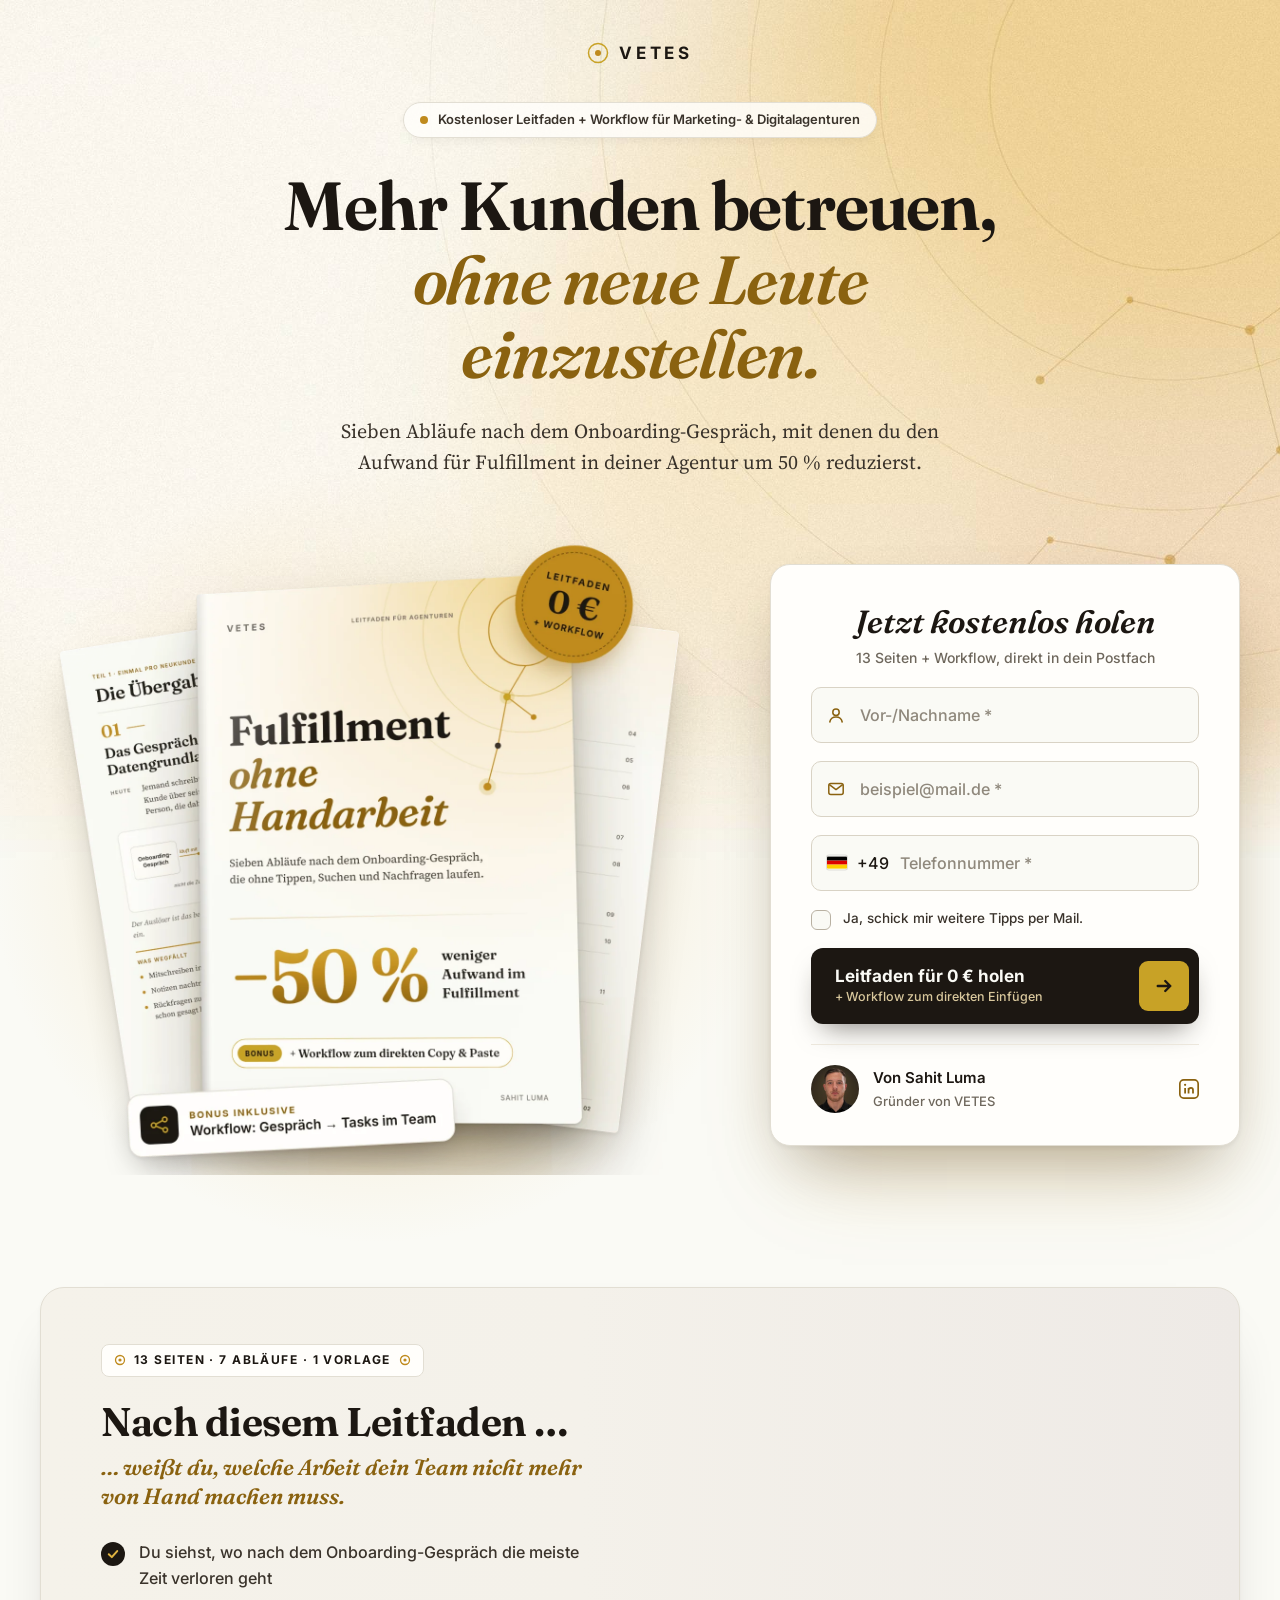
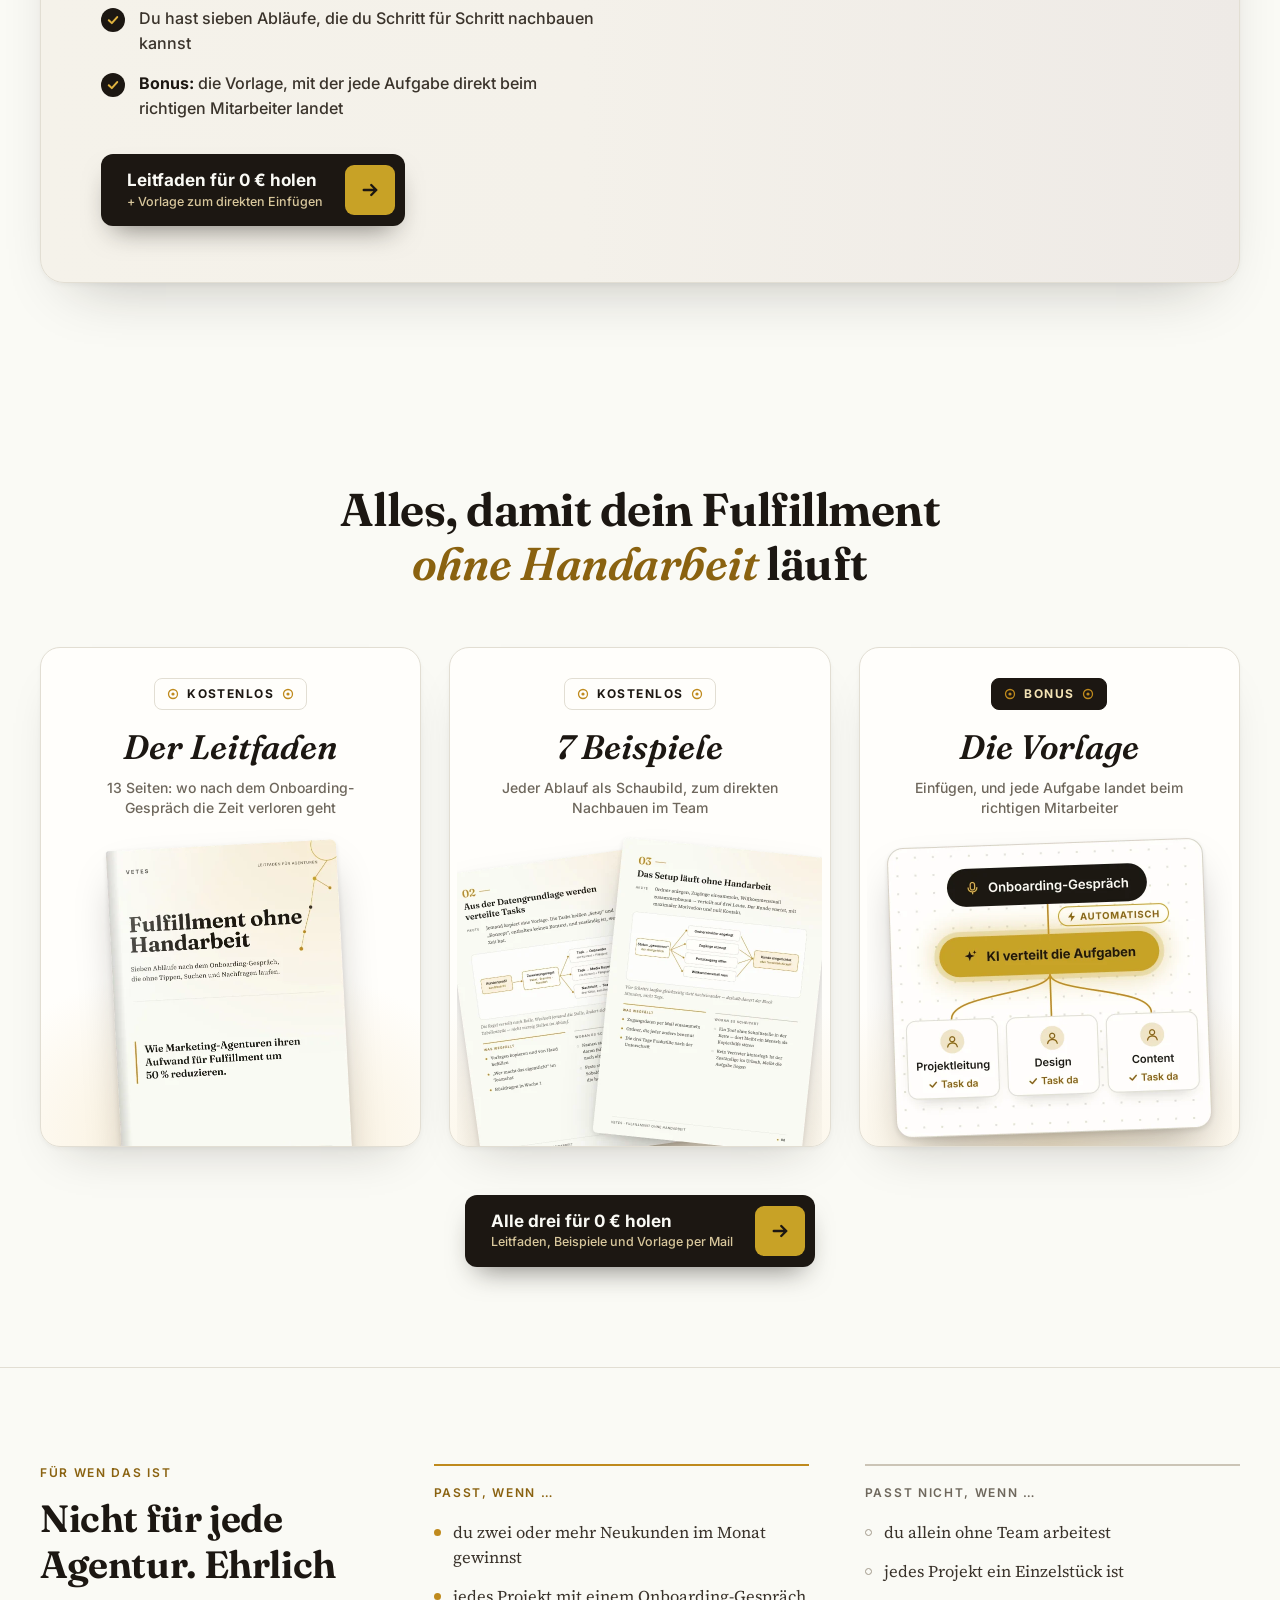
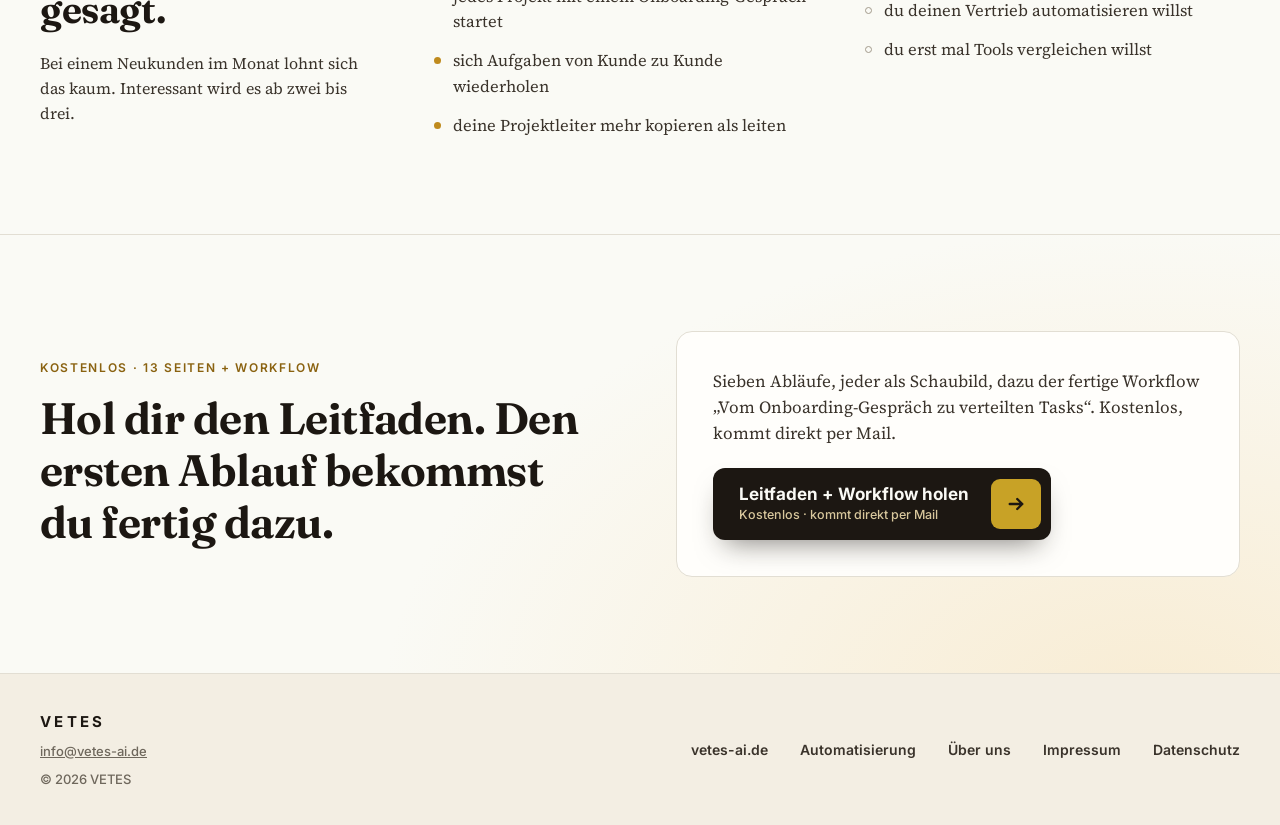
==== commit 75e1f90e: "Leitfaden form: Vor-/Nachname placeholder, one-line marketing opt-in Co-Authored-By: Claude Opus 5.5" ====
--- a/leitfaden/index.html
+++ b/leitfaden/index.html
@@ -61,7 +61,7 @@
             <label class="sr-only" for="lf-name">Vor- und Nachname</label>
             <div class="field__control">
               <span class="field__icon" aria-hidden="true"><svg width="18" height="18" viewBox="0 0 18 18"><circle cx="9" cy="6.2" r="3.2" fill="none" stroke="#8a6210" stroke-width="1.5"/><path d="M2.8 16 C3.4 12.6 6 11 9 11 C12 11 14.6 12.6 15.2 16" fill="none" stroke="#8a6210" stroke-width="1.5" stroke-linecap="round"/></svg></span>
-              <input id="lf-name" name="name" type="text" placeholder="Max Mustermann *" autocomplete="name" maxlength="80" required>
+              <input id="lf-name" name="name" type="text" placeholder="Vor-/Nachname *" autocomplete="name" maxlength="80" required>
             </div>
           </div>
 
@@ -85,7 +85,7 @@
             <label class="check">
               <input type="checkbox" name="marketing" value="true">
               <span class="check__box" aria-hidden="true"><svg width="12" height="12" viewBox="0 0 10 10"><path d="M1.5 5.2 L4 7.6 L8.5 2.6" fill="none" stroke="#e0b340" stroke-width="1.8" stroke-linecap="round" stroke-linejoin="round"/></svg></span>
-              <span>Ich möchte auch weitere Tipps per Mail bekommen. <span class="check__opt">(freiwillig, jederzeit abbestellbar)</span></span>
+              <span>Ja, schick mir weitere Tipps per Mail.</span>
             </label>
           </div>
 
--- a/leitfaden/assets/leitfaden.css
+++ b/leitfaden/assets/leitfaden.css
@@ -144,7 +144,6 @@
 .check input:checked + .check__box { background: var(--ink); border-color: var(--ink); }
 .check input:checked + .check__box svg { opacity: 1; }
 .check input:focus-visible + .check__box { outline: 2px solid var(--gold); outline-offset: 2px; }
-.check__opt { color: var(--muted); }
 .checks { display: flex; flex-direction: column; gap: 12px; }
 
 .hp { position: absolute; left: -9999px; width: 1px; height: 1px; overflow: hidden; }
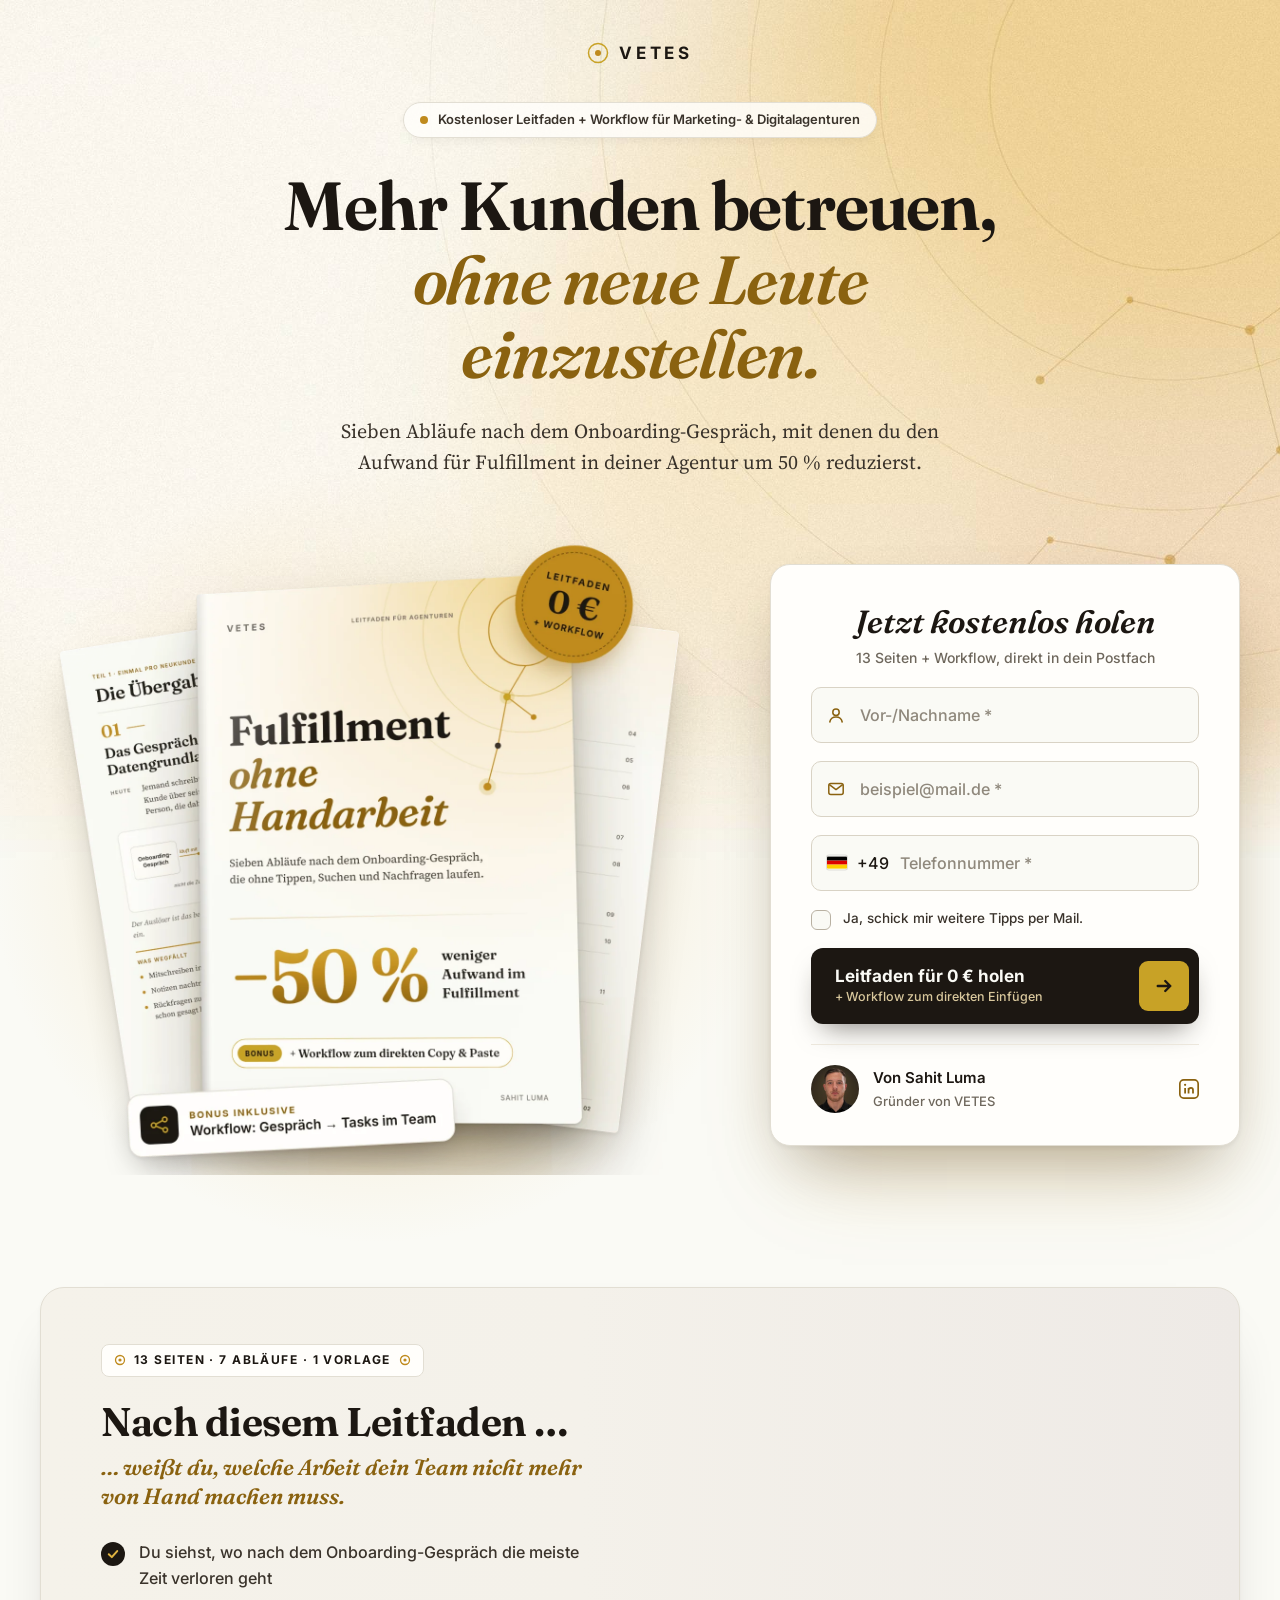
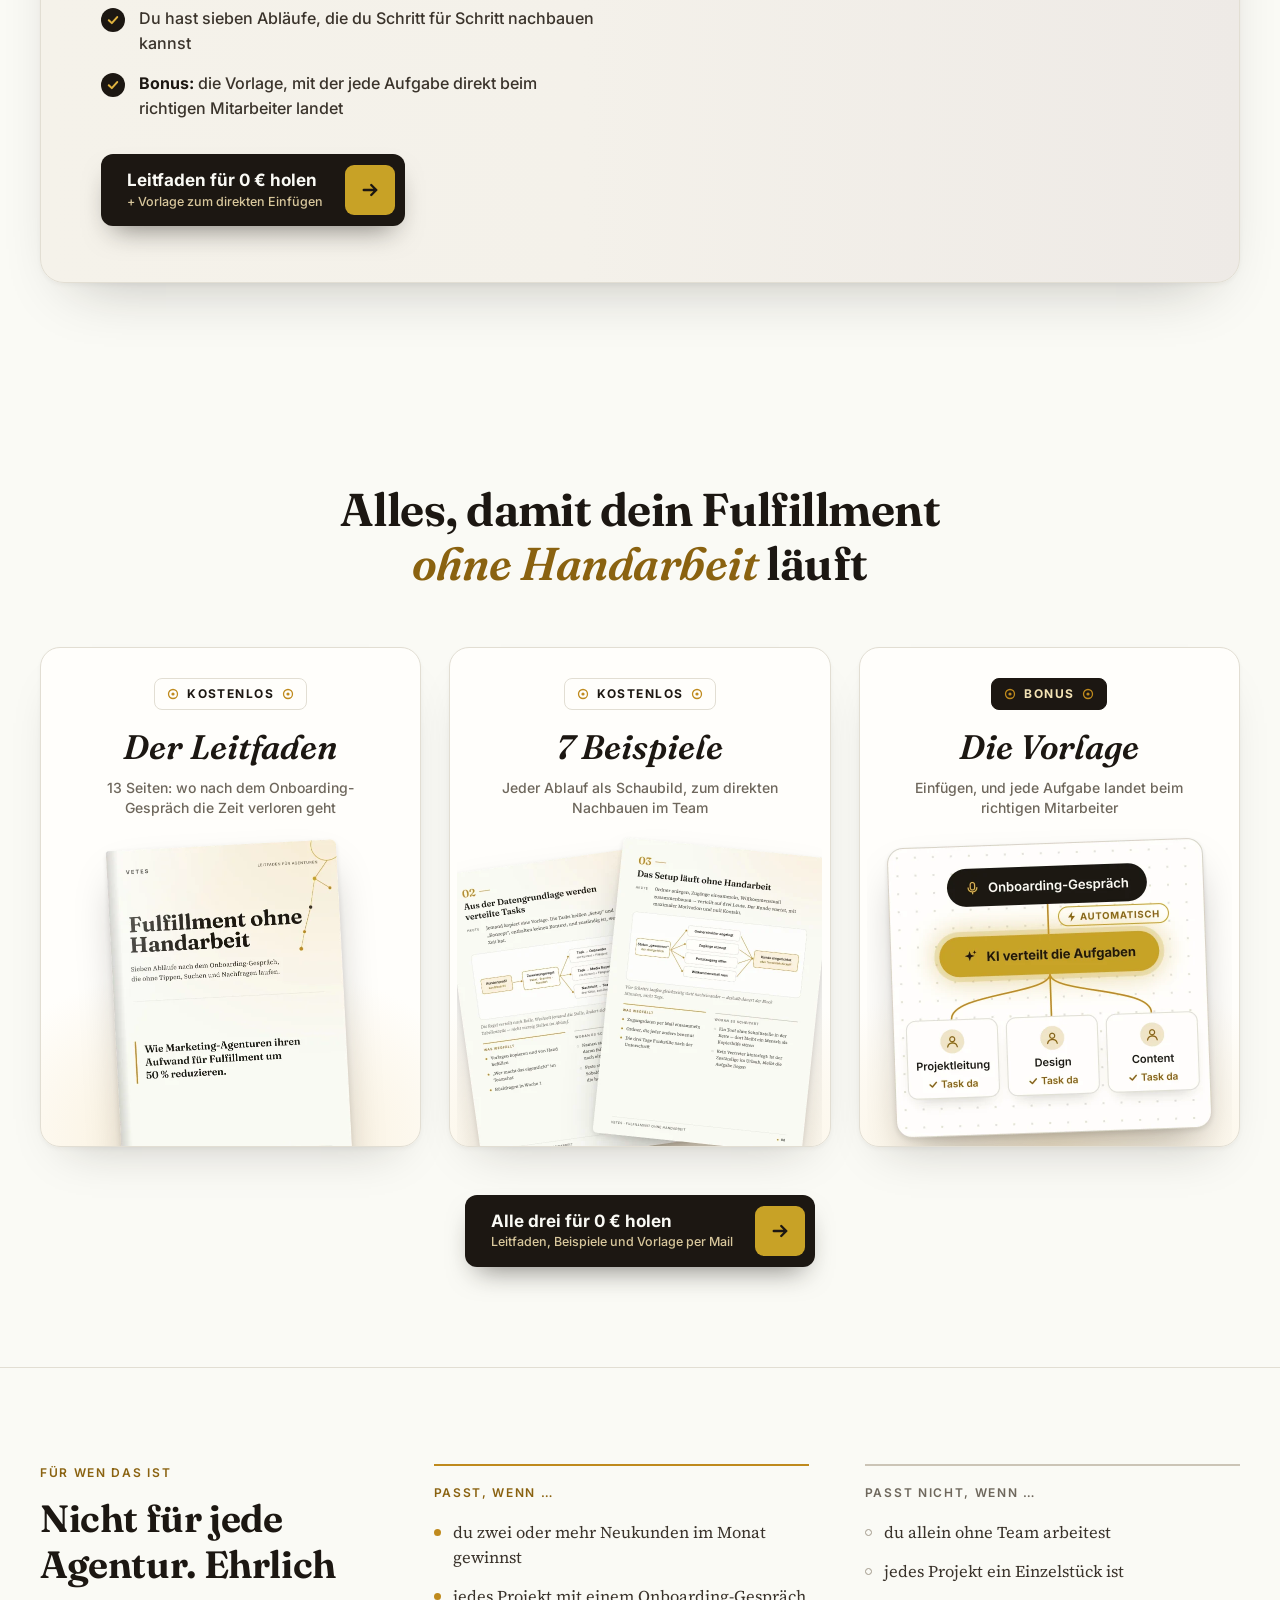
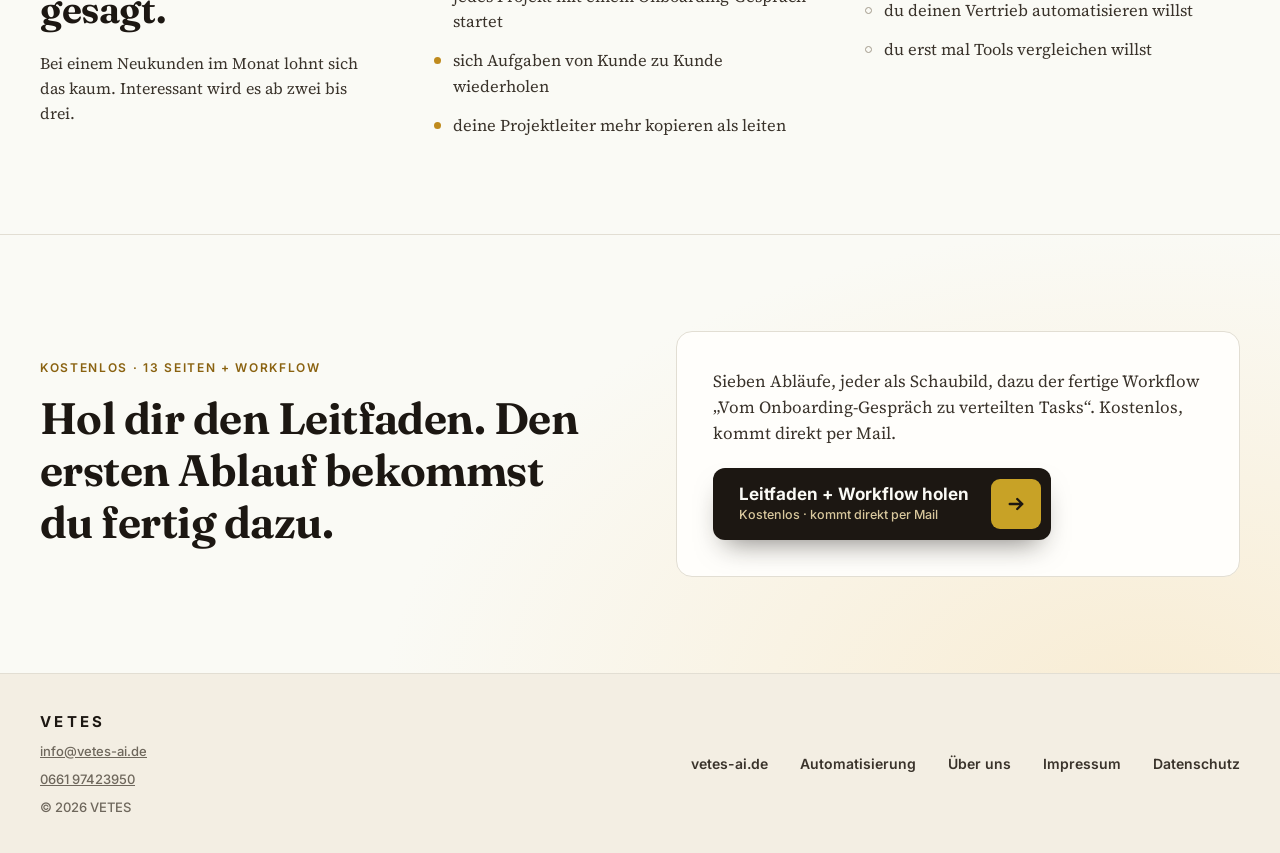
==== commit eb143fc9: "Replace mobile number with landline 0661 97423950 site-wide Footers, Impressum, AGB, Datenschutz, st" ====
--- a/leitfaden/index.html
+++ b/leitfaden/index.html
@@ -26,6 +26,8 @@
   <link rel="preload" href="/leitfaden/assets/img/hero.webp" as="image" type="image/webp">
   <link rel="stylesheet" href="/leitfaden/assets/fonts.css">
   <link rel="stylesheet" href="/leitfaden/assets/leitfaden.css">
+  <script>window.va = window.va || function () { (window.vaq = window.vaq || []).push(arguments); };</script>
+  <script defer src="/_vercel/insights/script.js"></script>
 </head>
 <body>
 
@@ -231,6 +233,7 @@
     <div class="site-foot__brand">
       <b>VETES</b>
       <span><a href="mailto:info@vetes-ai.de" style="color:inherit">info@vetes-ai.de</a></span>
+      <span><a href="tel:+4966197423950" style="color:inherit">0661 97423950</a></span>
       <span>© 2026 VETES</span>
     </div>
     <nav aria-label="Weitere Seiten">
